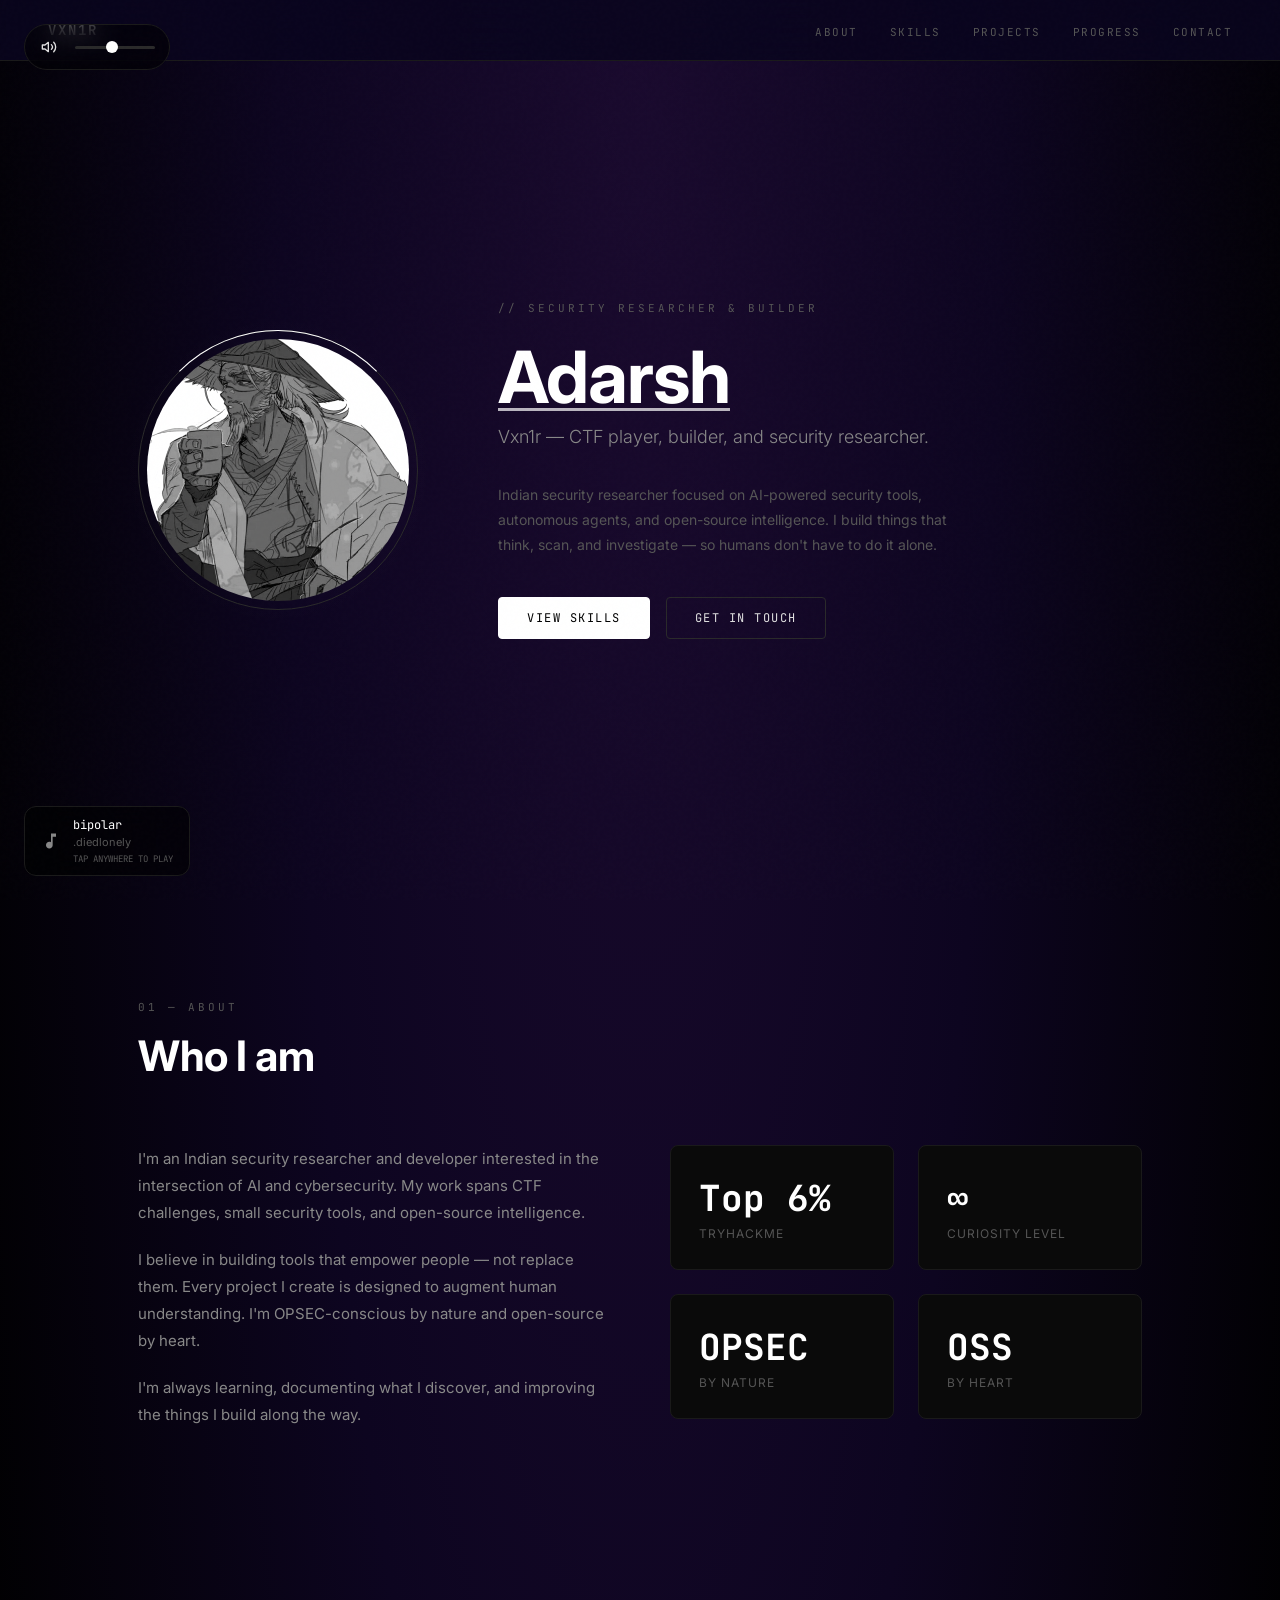
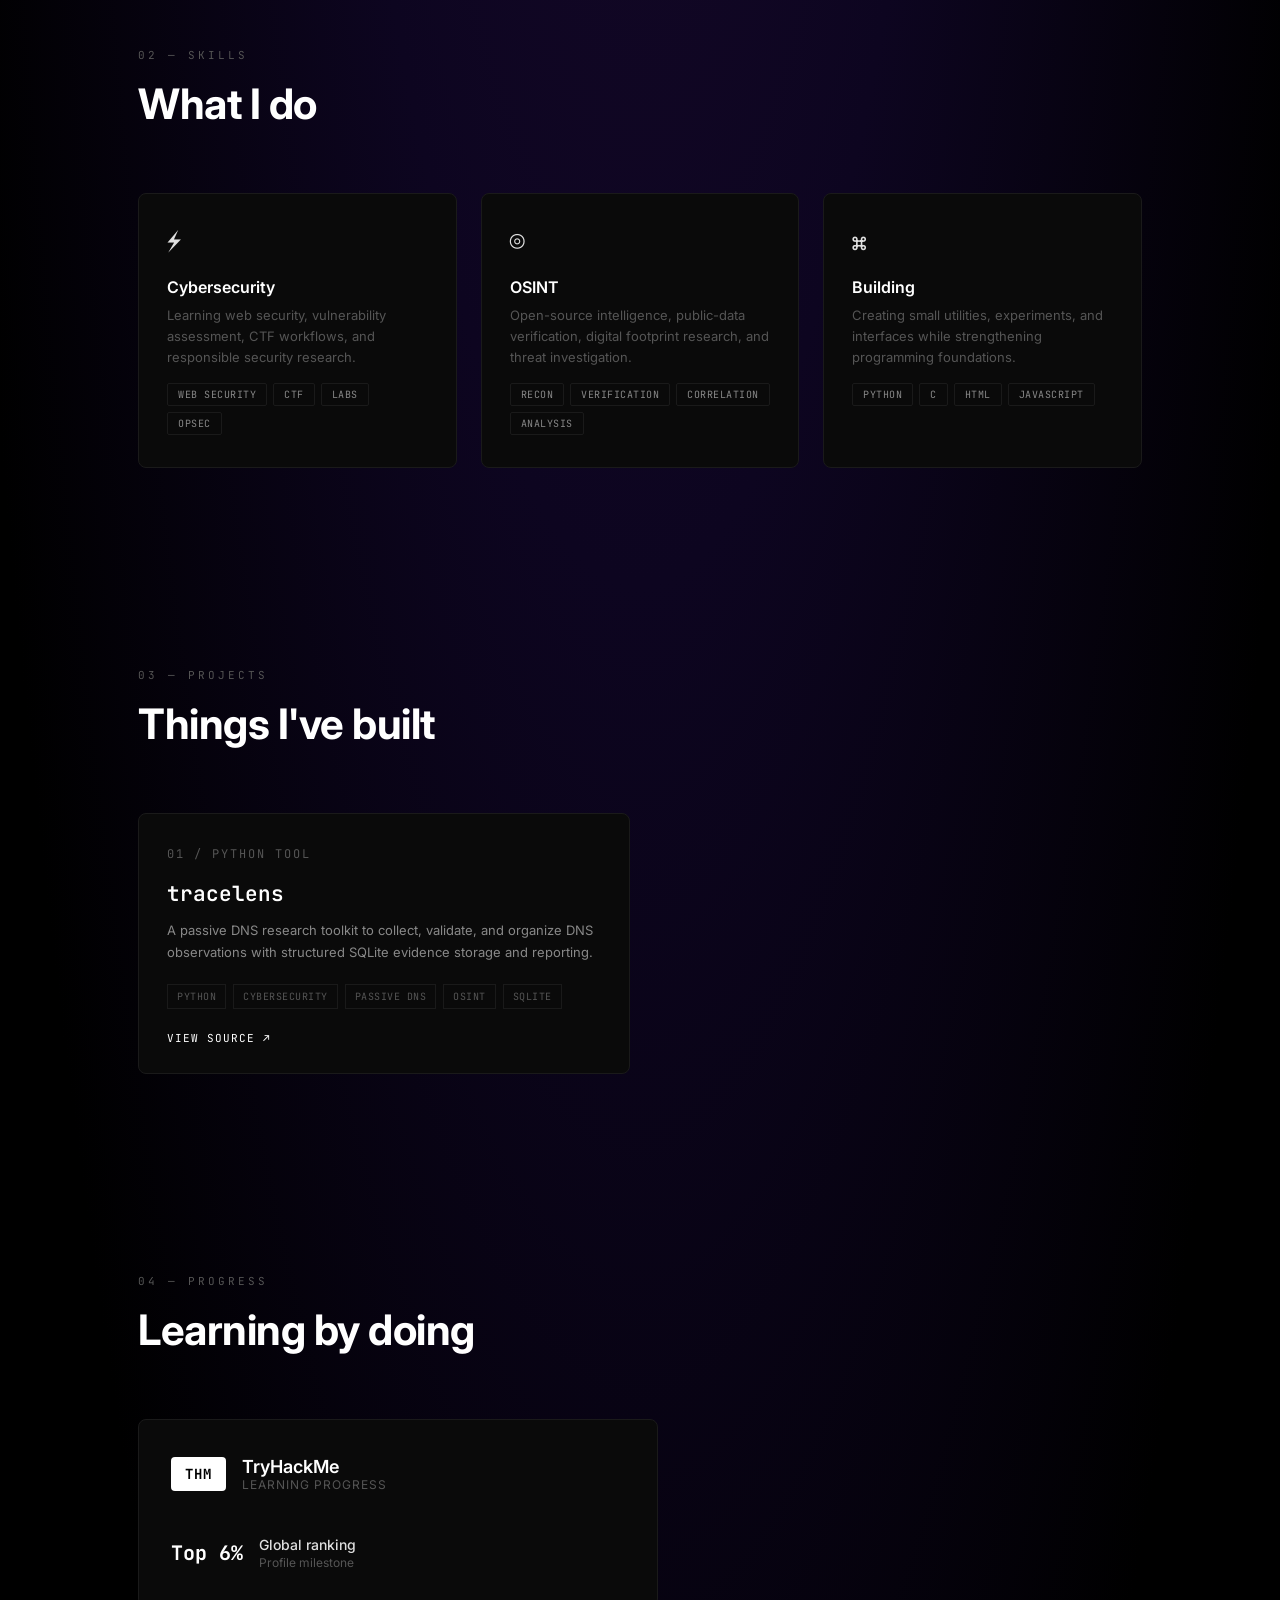
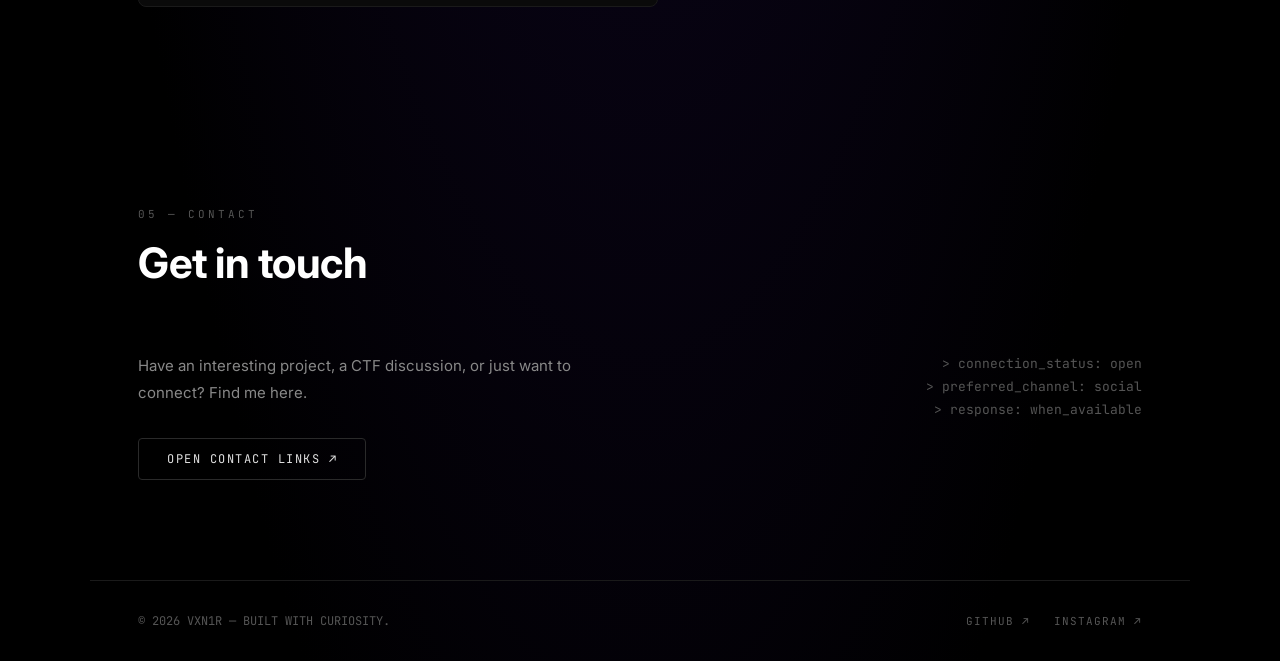
==== index.html @ f267fd7b "Add TraceLens to portfolio projects" ====
<!DOCTYPE html>
<html lang="en">
<head>
<meta charset="UTF-8">
<meta name="viewport" content="width=device-width, initial-scale=1.0">
<title>Vxn1r — Portfolio</title>
<style>
@import url('https://fonts.googleapis.com/css2?family=JetBrains+Mono:wght@300;400;500;600;700&family=Inter:wght@300;400;500;600;700&display=swap');

*, *::before, *::after { margin: 0; padding: 0; box-sizing: border-box; }

:root {
  --bg: #000;
  --bg2: #0a0a0a;
  --bg3: #111;
  --border: #1a1a1a;
  --border-bright: #2a2a2a;
  --text: #e0e0e0;
  --text-mid: #888;
  --text-dim: #555;
  --white: #fff;
  --accent: #fff;
  --mono: 'JetBrains Mono', monospace;
  --sans: 'Inter', system-ui, sans-serif;
}

html { scroll-behavior: smooth; }

body {
  background: radial-gradient(ellipse at 50% 0%, #1a0a2e 0%, #0d0520 40%, #000000 80%);
  color: var(--text);
  font-family: var(--sans);
  min-height: 100vh;
  overflow-x: hidden;
}

/* === NOISE OVERLAY === */
body::before {
  content: '';
  position: fixed;
  inset: 0;
  background-image: url("data:image/svg+xml,%3Csvg viewBox='0 0 256 256' xmlns='http://www.w3.org/2000/svg'%3E%3Cfilter id='noise'%3E%3CfeTurbulence type='fractalNoise' baseFrequency='0.9' numOctaves='4' stitchTiles='stitch'/%3E%3C/filter%3E%3Crect width='100%25' height='100%25' filter='url(%23noise)' opacity='0.03'/%3E%3C/svg%3E");
  pointer-events: none;
  z-index: 9999;
  opacity: 0.4;
}

/* === VOLUME CONTROL === */
.volume-control {
  position: fixed;
  top: 24px;
  left: 24px;
  z-index: 150;
  display: flex;
  align-items: center;
  gap: 12px;
  background: rgba(0,0,0,0.55);
  backdrop-filter: blur(12px);
  border: 1px solid var(--border);
  border-radius: 999px;
  padding: 8px 14px 8px 10px;
}

.volume-btn {
  background: none;
  border: none;
  color: var(--text);
  cursor: pointer;
  width: 28px;
  height: 28px;
  display: grid;
  place-items: center;
  border-radius: 50%;
}

.volume-btn:hover {
  background: rgba(255,255,255,0.08);
}

.volume-btn svg {
  width: 16px;
  height: 16px;
}

.volume-slider {
  -webkit-appearance: none;
  appearance: none;
  width: 80px;
  height: 3px;
  background: var(--border-bright);
  border-radius: 2px;
  outline: none;
}

.volume-slider::-webkit-slider-thumb {
  -webkit-appearance: none;
  appearance: none;
  width: 12px;
  height: 12px;
  border-radius: 50%;
  background: var(--white);
  cursor: pointer;
}

.now-playing {
  position: fixed;
  bottom: 24px;
  left: 24px;
  z-index: 150;
  display: flex;
  align-items: center;
  gap: 12px;
  background: rgba(0,0,0,0.55);
  backdrop-filter: blur(12px);
  border: 1px solid var(--border);
  border-radius: 12px;
  padding: 10px 16px;
}

.np-icon {
  width: 20px;
  height: 20px;
  color: var(--text-mid);
}

.np-icon svg {
  width: 100%;
  height: 100%;
}

.np-info {
  display: flex;
  flex-direction: column;
  gap: 2px;
}

.np-title {
  font-family: var(--mono);
  font-size: 12px;
  color: var(--white);
}

.np-artist {
  font-size: 11px;
  color: var(--text-dim);
}

/* === NAV === */
nav {
  position: fixed;
  top: 0;
  left: 0;
  right: 0;
  z-index: 100;
  display: flex;
  align-items: center;
  justify-content: space-between;
  padding: 20px 48px;
  background: rgba(10,5,30,0.88);
  backdrop-filter: blur(20px);
  border-bottom: 1px solid var(--border);
}

nav .logo {
  font-family: var(--mono);
  font-size: 14px;
  font-weight: 600;
  letter-spacing: 2px;
  text-transform: uppercase;
  color: var(--white);
}

nav .nav-links {
  display: flex;
  gap: 32px;
  list-style: none;
}

nav .nav-links a {
  font-family: var(--mono);
  font-size: 11px;
  text-transform: uppercase;
  letter-spacing: 1.5px;
  color: var(--text-dim);
  text-decoration: none;
  transition: color 0.3s;
  position: relative;
}

nav .nav-links a::after {
  content: '';
  position: absolute;
  bottom: -4px;
  left: 0;
  width: 0;
  height: 1px;
  background: var(--white);
  transition: width 0.3s;
}

nav .nav-links a:hover { color: var(--white); }
nav .nav-links a:hover::after { width: 100%; }

/* === HERO === */
.hero {
  min-height: 100vh;
  display: flex;
  align-items: center;
  justify-content: center;
  padding: 120px 48px 80px;
  position: relative;
}

.hero-inner {
  display: flex;
  align-items: center;
  gap: 80px;
  max-width: 1100px;
  width: 100%;
}

/* PROFILE PIC */
.profile-wrap {
  position: relative;
  flex-shrink: 0;
}

.profile-ring {
  width: 280px;
  height: 280px;
  border-radius: 50%;
  border: 1px solid var(--border-bright);
  padding: 8px;
  position: relative;
}

.profile-ring::before {
  content: '';
  position: absolute;
  inset: -1px;
  border-radius: 50%;
  border: 1px solid transparent;
  border-top-color: var(--white);
  animation: spin 8s linear infinite;
}

@keyframes spin {
  to { transform: rotate(360deg); }
}

.profile-pic {
  width: 100%;
  height: 100%;
  border-radius: 50%;
  object-fit: cover;
  filter: grayscale(100%) contrast(1.1);
  transition: filter 0.6s ease, transform 0.6s ease;
  background: var(--bg3);
}

.profile-pic:hover {
  filter: grayscale(0%) contrast(1);
  transform: scale(1.02);
}

.profile-glow {
  position: absolute;
  inset: -20px;
  border-radius: 50%;
  background: radial-gradient(circle, rgba(255,255,255,0.03) 0%, transparent 70%);
  pointer-events: none;
}

/* HERO TEXT */
.hero-text {
  flex: 1;
}

.hero-eyebrow {
  font-family: var(--mono);  font-size: 11px;
  letter-spacing: 3px;
  text-transform: uppercase;
  color: var(--text-dim);
  margin-bottom: 24px;
}

.hero-name {
  font-size: clamp(40px, 6vw, 72px);
  font-weight: 700;
  line-height: 1.05;
  color: var(--white);
  margin-bottom: 8px;
  letter-spacing: -1px;
}

.hero-name .accent {
  position: relative;
  display: inline-block;
}

.hero-name .accent::after {
  content: '';
  position: absolute;
  bottom: 4px;
  left: 0;
  width: 100%;
  height: 3px;
  background: var(--white);
  opacity: 0.7;
}

.hero-tagline {
  font-size: 18px;
  color: var(--text-mid);
  font-weight: 300;
  margin-bottom: 32px;
  line-height: 1.5;
}

.hero-bio {
  font-size: 14px;
  color: var(--text-dim);
  line-height: 1.8;
  max-width: 480px;
  margin-bottom: 40px;
}

.hero-actions {
  display: flex;
  gap: 16px;
  flex-wrap: wrap;
}

.btn {
  display: inline-flex;
  align-items: center;
  gap: 8px;
  padding: 12px 28px;
  font-family: var(--mono);
  font-size: 12px;
  text-transform: uppercase;
  letter-spacing: 1.5px;
  text-decoration: none;
  border-radius: 4px;
  transition: all 0.3s;
  cursor: pointer;
  border: 1px solid var(--border-bright);
}

.btn-primary {
  background: var(--white);
  color: var(--bg);
  border-color: var(--white);
}

.btn-primary:hover {
  background: transparent;
  color: var(--white);
}

.btn-outline {
  background: transparent;
  color: var(--text);
  border-color: var(--border-bright);
}

.btn-outline:hover {
  border-color: var(--white);
  color: var(--white);
}

/* === SECTIONS === */
section {
  padding: 100px 48px;
  max-width: 1100px;
  margin: 0 auto;
}

.section-header {
  margin-bottom: 64px;
}

.section-label {
  font-family: var(--mono);
  font-size: 11px;
  letter-spacing: 3px;
  text-transform: uppercase;
  color: var(--text-dim);
  margin-bottom: 16px;
}

.section-title {
  font-size: clamp(28px, 4vw, 42px);
  font-weight: 700;
  color: var(--white);
  letter-spacing: -0.5px;
}

/* === ABOUT === */
.about-grid {
  display: grid;
  grid-template-columns: 1fr 1fr;
  gap: 60px;
  align-items: start;
}

.about-text p {
  font-size: 15px;
  line-height: 1.8;
  color: var(--text-mid);
  margin-bottom: 20px;
}

.about-stats {
  display: grid;
  grid-template-columns: 1fr 1fr;
  gap: 24px;
}

.stat-card {
  background: var(--bg2);
  border: 1px solid var(--border);
  padding: 28px;
  border-radius: 8px;
  transition: border-color 0.3s;
}

.stat-card:hover {
  border-color: var(--border-bright);
}

.stat-num {
  font-family: var(--mono);
  font-size: 36px;
  font-weight: 700;
  color: var(--white);
  margin-bottom: 4px;
}

.stat-label {
  font-size: 12px;
  color: var(--text-dim);
  text-transform: uppercase;
  letter-spacing: 1px;
}

/* === SKILLS === */
.skills-grid {
  display: grid;
  grid-template-columns: repeat(3, 1fr);
  gap: 24px;
}

.skill-card {
  background: var(--bg2);
  border: 1px solid var(--border);
  padding: 32px 28px;
  border-radius: 8px;
  transition: all 0.4s;
  position: relative;
  overflow: hidden;
}

.skill-card::before {
  content: '';
  position: absolute;
  top: 0;
  left: 0;
  width: 100%;
  height: 1px;
  background: linear-gradient(90deg, transparent, var(--white), transparent);
  opacity: 0;
  transition: opacity 0.4s;
}

.skill-card:hover {
  border-color: var(--border-bright);
  transform: translateY(-4px);
}

.skill-card:hover::before {
  opacity: 0.5;
}

.skill-icon {
  font-family: var(--mono);
  font-size: 24px;
  margin-bottom: 20px;
  display: block;
}

.skill-name {
  font-size: 16px;
  font-weight: 600;
  color: var(--white);
  margin-bottom: 8px;
}

.skill-desc {
  font-size: 13px;
  line-height: 1.6;
  color: var(--text-dim);
}

.skill-tags {
  display: flex;
  flex-wrap: wrap;
  gap: 6px;
  margin-top: 16px;
}

.skill-tag {
  font-family: var(--mono);
  font-size: 10px;
  padding: 4px 10px;
  border: 1px solid var(--border);
  border-radius: 2px;
  color: var(--text-mid);
  text-transform: uppercase;
  letter-spacing: 0.5px;
}

/* === SKILL BARS === */
.skill-bars {
  margin-top: 64px;
}

.skill-bar-group {
  margin-bottom: 28px;
}

.skill-bar-header {
  display: flex;
  justify-content: space-between;
  align-items: center;
  margin-bottom: 10px;
}

.skill-bar-name {
  font-family: var(--mono);
  font-size: 12px;
  text-transform: uppercase;
  letter-spacing: 1px;
  color: var(--text);
}

.skill-bar-pct {
  font-family: var(--mono);
  font-size: 11px;
  color: var(--text-dim);
}

.skill-bar-track {
  width: 100%;
  height: 2px;
  background: var(--border);
  border-radius: 1px;
  overflow: hidden;
}
.skill-bar-fill {
  height: 100%;
  background: var(--white);
  border-radius: 1px;
  width: 0;
  transition: width 1.2s cubic-bezier(0.25, 0.46, 0.45, 0.94);
}


/* === PROJECTS === */
.projects-grid {
  display: grid;
  grid-template-columns: repeat(2, minmax(0, 1fr));
  gap: 20px;
}
.project-card {
  display: block;
  padding: 28px;
  background: var(--bg2);
  border: 1px solid var(--border);
  border-radius: 8px;
  text-decoration: none;
  transition: transform .3s ease, border-color .3s ease;
}
.project-card:hover { transform: translateY(-4px); border-color: var(--border-bright); }
.project-number { color: var(--text-dim); font: 12px var(--mono); letter-spacing: 2px; }
.project-name { color: var(--white); font: 600 21px var(--mono); margin: 18px 0 12px; }
.project-desc { color: var(--text-mid); font-size: 13px; line-height: 1.7; }
.project-tags { display:flex; flex-wrap:wrap; gap:7px; margin-top:20px; }
.project-tag { color:var(--text-dim); border:1px solid var(--border); padding:5px 9px; font:10px var(--mono); letter-spacing:.5px; }
.project-link { display:block; margin-top:22px; color:var(--white); font:11px var(--mono); letter-spacing:1px; }
@media (max-width: 700px) { .projects-grid { grid-template-columns: 1fr; } }

/* === RANKINGS === */
.rankings-grid {
  display: grid;
  grid-template-columns: 1fr;
  gap: 32px;
  max-width: 520px;
}

.ranking-card {
  background: var(--bg2);
  border: 1px solid var(--border);
  border-radius: 8px;
  padding: 36px 32px;
  transition: all 0.4s;
  position: relative;
  overflow: hidden;
}

.ranking-card::before {
  content: '';
  position: absolute;
  top: 0;
  left: 0;
  width: 100%;
  height: 1px;
  background: linear-gradient(90deg, transparent, var(--white), transparent);
  opacity: 0;
  transition: opacity 0.4s;
}

.ranking-card:hover {
  border-color: var(--border-bright);
}

.ranking-card:hover::before {
  opacity: 0.5;
}

.ranking-header {
  display: flex;
  align-items: center;
  gap: 16px;
  margin-bottom: 28px;
}

.ranking-badge {
  font-family: var(--mono);
  font-size: 14px;
  font-weight: 700;
  background: var(--white);
  color: var(--bg);
  padding: 8px 14px;
  border-radius: 4px;
  letter-spacing: 1px;
}

.ranking-title {
  font-size: 18px;
  font-weight: 600;
  color: var(--white);
}

.ranking-subtitle {
  font-size: 12px;
  color: var(--text-dim);
  text-transform: uppercase;
  letter-spacing: 1px;
}

.ranking-list {
  list-style: none;
}

.ranking-list li {
  display: flex;
  align-items: center;
  gap: 16px;
  padding: 16px 0;
  border-bottom: 1px solid var(--border);
}

.ranking-list li:last-child {
  border-bottom: none;
  padding-bottom: 0;
}

.ranking-position {
  font-family: var(--mono);
  font-size: 20px;
  font-weight: 700;
  min-width: 60px;
  color: var(--white);
}

.ranking-position.gold { color: #FFD700; }

.ranking-info {
  flex: 1;
}

.ranking-name {
  font-size: 14px;
  font-weight: 500;
  color: var(--text);
}

.ranking-detail {
  font-size: 12px;
  color: var(--text-dim);
  margin-top: 2px;
}

.ranking-link {
  font-family: var(--mono);
  font-size: 11px;
  color: var(--text-dim);
  text-decoration: none;
  letter-spacing: 1px;
  transition: color 0.3s;
}

.ranking-link:hover {
  color: var(--white);
}

/* === CONTACT === */
.contact-inner {
  display: grid;
  grid-template-columns: 1fr 1fr;
  gap: 60px;
  align-items: start;
}

.contact-text p {
  font-size: 15px;
  line-height: 1.8;
  color: var(--text-mid);
  margin-bottom: 32px;
}

.contact-links {
  display: flex;
  flex-direction: column;
  gap: 12px;
}

.contact-link {
  display: flex;
  align-items: center;
  gap: 16px;
  padding: 16px 20px;
  background: var(--bg2);
  border: 1px solid var(--border);
  border-radius: 8px;
  text-decoration: none;
  transition: all 0.3s;
}

.contact-link:hover {
  border-color: var(--border-bright);
  transform: translateX(4px);
}

.contact-link .cl-icon {
  font-family: var(--mono);
  font-size: 14px;
  font-weight: 600;
  color: var(--white);
  min-width: 32px;
}

.contact-link .cl-label {
  font-size: 11px;
  color: var(--text-dim);
  text-transform: uppercase;
  letter-spacing: 1px;
}

.contact-link .cl-value {
  font-size: 14px;
  color: var(--text);
  font-weight: 500;
}

.contact-ascii {
  font-family: var(--mono);
  font-size: 13px;
  color: var(--text-dim);
  line-height: 1.8;
  text-align: right;
}

/* === FOOTER === */
footer {
  display: flex;
  justify-content: space-between;
  align-items: center;
  padding: 32px 48px;
  border-top: 1px solid var(--border);
  max-width: 1100px;
  margin: 0 auto;
}

footer p {
  font-size: 12px;
  color: var(--text-dim);
  font-family: var(--mono);
}

footer .footer-right {
  display: flex;
  gap: 24px;
}

footer a {
  font-family: var(--mono);
  font-size: 11px;
  color: var(--text-dim);
  text-decoration: none;
  letter-spacing: 1px;
  transition: color 0.3s;
}

footer a:hover { color: var(--white); }

/* === SCROLL ANIMATIONS === */
.fade-up {
  opacity: 1;
  transform: none;
  transition: opacity 0.8s ease, transform 0.8s ease;
}

.js-ready .fade-up:not(.visible) {
  opacity: 0;
  transform: translateY(30px);
}

.fade-up.visible {
  opacity: 1;
  transform: translateY(0);
}

/* === RESPONSIVE === */
@media (max-width: 900px) {
  nav { padding: 16px 24px; }
  .hero { padding: 100px 24px 60px; }
  .hero-inner { flex-direction: column; gap: 48px; text-align: center; }
  .profile-ring { width: 200px; height: 200px; }
  .hero-bio { margin: 0 auto 32px; }
  .hero-actions { justify-content: center; }
  section { padding: 80px 24px; }
  .about-grid { grid-template-columns: 1fr; gap: 40px; }
  .skills-grid { grid-template-columns: 1fr; }
  .contact-inner { grid-template-columns: 1fr; gap: 40px; }
  .contact-ascii { display: none; }
  footer { flex-direction: column; gap: 16px; text-align: center; }
  .volume-control { top: 80px; left: 16px; }
  .now-playing { bottom: 16px; left: 16px; }
}

@media (max-width: 600px) {
  .about-stats { grid-template-columns: 1fr; }
  nav .nav-links { gap: 16px; }
  nav .nav-links a { font-size: 10px; }
}

/* Restored hero: rotate the frame, not the photograph */
.profile-ring::before {
  transform-origin: center;
  animation: spin 8s linear infinite;
}
.profile-pic { position: relative; z-index: 1; }
.now-playing { cursor: pointer; color: var(--text); text-align: left; font: inherit; }
.now-playing:focus-visible, .volume-btn:focus-visible, .btn:focus-visible,
.contact-link:focus-visible { outline: 2px solid var(--white); outline-offset: 3px; }
.music-status { display: block; margin-top: 2px; color: var(--text-dim); font: 9px var(--mono); }
.contact-modal {
  position: fixed; inset: 0; z-index: 500;
  display: flex; align-items: center; justify-content: center;
  padding: 20px; background: rgba(0,0,0,.72);
  backdrop-filter: blur(10px);
  opacity: 0; visibility: hidden; pointer-events: none;
  transition: opacity .25s ease, visibility .25s ease;
}
.contact-modal.open { opacity: 1; visibility: visible; pointer-events: auto; }
.contact-dialog {
  width: min(460px, 100%); padding: 28px;
  background: rgba(10,10,14,.97);
  border: 1px solid var(--border-bright); border-radius: 12px;
  box-shadow: 0 24px 80px rgba(0,0,0,.65);
  transform: translateY(16px) scale(.98);
  transition: transform .28s ease;
}
.contact-modal.open .contact-dialog { transform: translateY(0) scale(1); }
.contact-dialog-head { display:flex; align-items:center; justify-content:space-between; gap:16px; }
.contact-dialog-kicker { color:var(--text-dim); font: 10px var(--mono); letter-spacing:2px; text-transform:uppercase; }
.contact-dialog-close {
  width:32px; height:32px; border:1px solid var(--border); border-radius:50%;
  background:transparent; color:var(--text-mid); cursor:pointer;
}
.contact-dialog-close:hover { border-color:var(--white); color:var(--white); }
.contact-dialog h2 { margin:18px 0 6px; color:var(--white); font-size:28px; }
.contact-dialog p { margin:0 0 20px; color:var(--text-mid); font-size:13px; }
.contact-dialog .contact-links { gap:10px; }
.contact-dialog .contact-link { animation: contactIn .35s ease both; }
.contact-dialog .contact-link:nth-child(2) { animation-delay:.08s; }
.contact-dialog .cl-value { display:block; }
.contact-copy {
  width:100%; border:1px solid var(--border); border-radius:8px;
  background:var(--bg2); color:var(--text); padding:16px 20px;
  display:flex; align-items:center; gap:16px; text-align:left; cursor:pointer;
  transition:border-color .25s, transform .25s;
}
.contact-copy:hover { border-color:var(--border-bright); transform:translateX(4px); }
.contact-copy .cl-icon { font:600 14px var(--mono); min-width:32px; }
.contact-copy .cl-text { flex:1; }
.contact-copy .cl-label { color:var(--text-dim); font-size:11px; letter-spacing:1px; text-transform:uppercase; }
.contact-copy .cl-value { display:block; color:var(--text); font-size:14px; font-weight:500; }
.contact-copy .cl-action { color:var(--text-dim); font:10px var(--mono); }
.contact-dialog-foot { margin-top:16px; color:var(--text-dim); font:9px var(--mono); letter-spacing:1px; }
@keyframes contactIn { from { opacity:0; transform:translateY(9px); } to { opacity:1; transform:translateY(0); } }
@media (prefers-reduced-motion: reduce) {
  .profile-ring::before, .contact-dialog .contact-link { animation:none; }
  .contact-modal, .contact-dialog { transition:none; }
}

</style>
<body>

<!-- VOLUME CONTROL -->
<div class="volume-control">
  <button class="volume-btn" id="muteBtn" aria-label="Mute music" title="Mute / unmute">
    <svg id="speakerIcon" viewBox="0 0 24 24" fill="none" stroke="currentColor" stroke-width="2" stroke-linecap="round" stroke-linejoin="round">
      <polygon points="11 5 6 9 2 9 2 15 6 15 11 19 11 5"></polygon>
      <path d="M15.54 8.46a5 5 0 0 1 0 7.07"></path>
      <path d="M19.07 4.93a10 10 0 0 1 0 14.14"></path>
    </svg>
  </button>
  <input type="range" class="volume-slider" id="volumeSlider" min="0" max="1" step="0.01" value="0.45" aria-label="Music volume">
</div>

<!-- NOW PLAYING: click the widget to pause or resume -->
<div class="now-playing" id="nowPlaying" role="button" tabindex="0" aria-label="Pause or resume bipolar">
  <div class="np-icon">
    <svg viewBox="0 0 24 24" fill="currentColor" aria-hidden="true">
      <path id="musicIconPath" d="M12 3v10.55c-.59-.34-1.27-.55-2-.55-2.21 0-4 1.79-4 4s1.79 4 4 4 4-1.79 4-4V7h4V3h-6z"/>
    </svg>
  </div>
  <div class="np-info">
    <div class="np-title">bipolar</div>
    <div class="np-artist">.diedlonely</div>
    <span class="music-status" id="musicStatus" aria-live="polite">STARTING…</span>
  </div>
</div>

<audio id="bgMusic" src="bipolar.mp3" preload="auto" autoplay loop></audio>

<!-- NAV -->
<nav>
  <div class="logo">Vxn1r</div>
  <ul class="nav-links">
    <li><a href="#about">About</a></li>
    <li><a href="#skills">Skills</a></li>
    <li><a href="#projects">Projects</a></li>
    <li><a href="#rankings">Progress</a></li>
    <li><a href="#contact">Contact</a></li>
  </ul>
</nav>

<!-- HERO: original screenshot layout -->
<section class="hero" id="top">
  <div class="hero-inner">
    <div class="profile-wrap fade-up">
      <div class="profile-glow"></div>
      <div class="profile-ring">
        <img class="profile-pic" src="pfp.jpg" alt="Vxn1r profile picture" />
      </div>
    </div>
    <div class="hero-text fade-up">
      <div class="hero-eyebrow">// security researcher &amp; builder</div>
      <h1 class="hero-name"><span class="accent">Adarsh</span></h1>
      <p class="hero-tagline">Vxn1r — CTF player, builder, and security researcher.</p>
      <p class="hero-bio">
        Indian security researcher focused on AI-powered security tools,
        autonomous agents, and open-source intelligence. I build things that
        think, scan, and investigate — so humans don't have to do it alone.
      </p>
      <div class="hero-actions">
        <a href="#skills" class="btn btn-primary">View Skills</a>
        <button type="button" class="btn btn-outline" data-open-contact>Get in Touch</button>
      </div>
    </div>
  </div>
</section>

<!-- ABOUT -->
<section id="about">
  <div class="section-header fade-up">
    <div class="section-label">01 — About</div>
    <h2 class="section-title">Who I am</h2>
  </div>
  <div class="about-grid">
    <div class="about-text fade-up">
      <p>
        I'm an Indian security researcher and developer interested in the
        intersection of AI and cybersecurity. My work spans CTF challenges,
        small security tools, and open-source intelligence.
      </p>
      <p>
        I believe in building tools that empower people — not replace them.
        Every project I create is designed to augment human understanding.
        I'm OPSEC-conscious by nature and open-source by heart.
      </p>
      <p>
        I'm always learning, documenting what I discover, and improving the
        things I build along the way.
      </p>
    </div>
    <div class="about-stats fade-up">
      <div class="stat-card"><div class="stat-num">Top 6%</div><div class="stat-label">TryHackMe</div></div>
      <div class="stat-card"><div class="stat-num">∞</div><div class="stat-label">Curiosity Level</div></div>
      <div class="stat-card"><div class="stat-num">OPSEC</div><div class="stat-label">By Nature</div></div>
      <div class="stat-card"><div class="stat-num">OSS</div><div class="stat-label">By Heart</div></div>
    </div>
  </div>
</section>

<!-- SKILLS -->
<section id="skills">
  <div class="section-header fade-up">
    <div class="section-label">02 — Skills</div>
    <h2 class="section-title">What I do</h2>
  </div>
  <div class="skills-grid">
    <div class="skill-card fade-up">
      <span class="skill-icon">⚡</span>
      <div class="skill-name">Cybersecurity</div>
      <div class="skill-desc">Learning web security, vulnerability assessment, CTF workflows, and responsible security research.</div>
      <div class="skill-tags"><span class="skill-tag">Web Security</span><span class="skill-tag">CTF</span><span class="skill-tag">Labs</span><span class="skill-tag">OPSEC</span></div>
    </div>
    <div class="skill-card fade-up">
      <span class="skill-icon">◎</span>
      <div class="skill-name">OSINT</div>
      <div class="skill-desc">Open-source intelligence, public-data verification, digital footprint research, and threat investigation.</div>
      <div class="skill-tags"><span class="skill-tag">Recon</span><span class="skill-tag">Verification</span><span class="skill-tag">Correlation</span><span class="skill-tag">Analysis</span></div>
    </div>
    <div class="skill-card fade-up">
      <span class="skill-icon">⌘</span>
      <div class="skill-name">Building</div>
      <div class="skill-desc">Creating small utilities, experiments, and interfaces while strengthening programming foundations.</div>
      <div class="skill-tags"><span class="skill-tag">Python</span><span class="skill-tag">C</span><span class="skill-tag">HTML</span><span class="skill-tag">JavaScript</span></div>
    </div>
  </div>
</section>


<!-- PROJECTS -->
<section id="projects">
  <div class="section-header fade-up">
    <div class="section-label">03 — Projects</div>
    <h2 class="section-title">Things I've built</h2>
  </div>
  <div class="projects-grid">
    <a class="project-card fade-up" href="https://github.com/Vxn1r/TraceLens" target="_blank" rel="noopener noreferrer">
      <span class="project-number">01 / PYTHON TOOL</span>
      <h3 class="project-name">tracelens</h3>
      <p class="project-desc">A passive DNS research toolkit to collect, validate, and organize DNS observations with structured SQLite evidence storage and reporting.</p>
      <div class="project-tags">
        <span class="project-tag">PYTHON</span>
        <span class="project-tag">CYBERSECURITY</span>
        <span class="project-tag">PASSIVE DNS</span>
        <span class="project-tag">OSINT</span>
        <span class="project-tag">SQLITE</span>
      </div>
      <span class="project-link">VIEW SOURCE ↗</span>
    </a>
  </div>
</section>

<!-- RANKINGS -->
<section id="rankings">
  <div class="section-header fade-up">
    <div class="section-label">04 — Progress</div>
    <h2 class="section-title">Learning by doing</h2>
  </div>
  <div class="rankings-grid fade-up">
    <div class="ranking-card">
      <div class="ranking-header">
        <div class="ranking-badge">THM</div>
        <div><div class="ranking-title">TryHackMe</div><div class="ranking-subtitle">Learning progress</div></div>
      </div>
      <ul class="ranking-list">
        <li><span class="ranking-position">Top 6%</span><div class="ranking-info"><div class="ranking-name">Global ranking</div><div class="ranking-detail">Profile milestone</div></div></li>
      </ul>
    </div>
  </div>
</section>

<!-- CONTACT -->
<section id="contact">
  <div class="section-header fade-up">
    <div class="section-label">05 — Contact</div>
    <h2 class="section-title">Get in touch</h2>
  </div>
  <div class="contact-inner">
    <div class="contact-text fade-up">
      <p>Have an interesting project, a CTF discussion, or just want to connect? Find me here.</p>
      <button type="button" class="btn btn-outline" data-open-contact>Open contact links ↗</button>
    </div>
    <div class="contact-ascii fade-up">
      &gt; connection_status: open<br>
      &gt; preferred_channel: social<br>
      &gt; response: when_available
    </div>
  </div>
</section>

<footer>
  <p>© <span id="year"></span> VXN1R — BUILT WITH CURIOSITY.</p>
  <div class="footer-right">
    <a href="https://github.com/Vxn1r" target="_blank" rel="noopener noreferrer">GITHUB ↗</a>
    <a href="https://www.instagram.com/vxn1r_07/" target="_blank" rel="noopener noreferrer">INSTAGRAM ↗</a>
  </div>
</footer>

<!-- ANIMATED CONTACT POPUP -->
<div class="contact-modal" id="contactModal" aria-hidden="true">
  <div class="contact-dialog" role="dialog" aria-modal="true" aria-labelledby="contactModalTitle">
    <div class="contact-dialog-head">
      <span class="contact-dialog-kicker">CONTACT // SELECT CHANNEL</span>
      <button class="contact-dialog-close" id="closeContact" type="button" aria-label="Close">✕</button>
    </div>
    <h2 id="contactModalTitle">Let's connect.</h2>
    <p>Choose where you'd like to reach me.</p>
    <div class="contact-links">
      <a class="contact-link" href="https://www.instagram.com/vxn1r_07/" target="_blank" rel="noopener noreferrer">
        <span class="cl-icon">IG</span>
        <span><span class="cl-label">Instagram</span><span class="cl-value">@vxn1r_07</span></span>
        <span class="cl-value">↗</span>
      </a>
      <button class="contact-copy" id="copyDiscord" type="button">
        <span class="cl-icon">DS</span>
        <span class="cl-text"><span class="cl-label">Discord username</span><span class="cl-value">Vxn1r</span></span>
        <span class="cl-action" id="discordCopyState">COPY</span>
      </button>
    </div>
    <div class="contact-dialog-foot">THANKS FOR STOPPING BY // VXN1R</div>
  </div>
</div>

<script>
(function () {
  "use strict";

  var audio = document.getElementById("bgMusic");
  var muteBtn = document.getElementById("muteBtn");
  var speakerIcon = document.getElementById("speakerIcon");
  var volumeSlider = document.getElementById("volumeSlider");
  var nowPlaying = document.getElementById("nowPlaying");
  var musicStatus = document.getElementById("musicStatus");
  var musicStarted = false;
  audio.volume = Number(volumeSlider.value);

  function updateSpeaker() {
    speakerIcon.innerHTML = audio.muted || audio.volume === 0
      ? '<polygon points="11 5 6 9 2 9 2 15 6 15 11 19 11 5"></polygon><path d="M23 9l-6 6M17 9l6 6"></path>'
      : '<polygon points="11 5 6 9 2 9 2 15 6 15 11 19 11 5"></polygon><path d="M15.54 8.46a5 5 0 0 1 0 7.07"></path><path d="M19.07 4.93a10 10 0 0 1 0 14.14"></path>';
    muteBtn.setAttribute("aria-label", audio.muted || audio.volume === 0 ? "Unmute music" : "Mute music");
  }

  function startMusic() {
    if (musicStarted && !audio.paused) return;
    var result = audio.play();
    if (result && typeof result.then === "function") {
      result.then(function () {
        musicStarted = true;
        musicStatus.textContent = "NOW PLAYING";
      }).catch(function () {
        musicStatus.textContent = "TAP ANYWHERE TO PLAY";
      });
    }
  }

  audio.addEventListener("play", function () {
    musicStarted = true;
    musicStatus.textContent = "NOW PLAYING";
  });
  audio.addEventListener("pause", function () {
    musicStatus.textContent = "PAUSED";
  });
  audio.addEventListener("error", function () {
    musicStatus.textContent = "AUDIO FILE ERROR";
  });

  // Autoplay is attempted immediately. If the browser blocks sound,
  // the first user interaction starts the same local track.
  startMusic();
  document.addEventListener("pointerdown", startMusic, { once: true });
  document.addEventListener("keydown", startMusic, { once: true });

  muteBtn.addEventListener("click", function () {
    audio.muted = !audio.muted;
    updateSpeaker();
    if (!audio.muted) startMusic();
  });
  volumeSlider.addEventListener("input", function () {
    audio.volume = Number(volumeSlider.value);
    if (audio.volume > 0) audio.muted = false;
    updateSpeaker();
  });

  function toggleMusic() {
    if (audio.paused) startMusic();
    else audio.pause();
  }
  nowPlaying.addEventListener("click", toggleMusic);
  nowPlaying.addEventListener("keydown", function (event) {
    if (event.key === "Enter" || event.key === " ") {
      event.preventDefault();
      toggleMusic();
    }
  });

  // Contact popup and Discord username copy.
  var modal = document.getElementById("contactModal");
  var closeContact = document.getElementById("closeContact");
  var priorFocus = null;

  function openModal() {
    priorFocus = document.activeElement;
    modal.classList.add("open");
    modal.setAttribute("aria-hidden", "false");
    document.body.style.overflow = "hidden";
    closeContact.focus();
  }
  function closeModal() {
    modal.classList.remove("open");
    modal.setAttribute("aria-hidden", "true");
    document.body.style.overflow = "";
    if (priorFocus && priorFocus.focus) priorFocus.focus();
  }
  document.querySelectorAll("[data-open-contact]").forEach(function (button) {
    button.addEventListener("click", openModal);
  });
  closeContact.addEventListener("click", closeModal);
  modal.addEventListener("click", function (event) {
    if (event.target === modal) closeModal();
  });
  document.addEventListener("keydown", function (event) {
    if (event.key === "Escape" && modal.classList.contains("open")) closeModal();
  });

  function fallbackCopy(value) {
    var field = document.createElement("textarea");
    field.value = value;
    field.setAttribute("readonly", "");
    field.style.position = "fixed";
    field.style.opacity = "0";
    document.body.appendChild(field);
    field.select();
    var copied = false;
    try { copied = document.execCommand("copy"); } catch (error) {}
    field.remove();
    return copied;
  }
  document.getElementById("copyDiscord").addEventListener("click", function () {
    var state = document.getElementById("discordCopyState");
    if (navigator.clipboard && navigator.clipboard.writeText) {
      navigator.clipboard.writeText("Vxn1r").then(function () {
        state.textContent = "COPIED ✓";
      }).catch(function () {
        state.textContent = fallbackCopy("Vxn1r") ? "COPIED ✓" : "Vxn1r";
      });
    } else {
      state.textContent = fallbackCopy("Vxn1r") ? "COPIED ✓" : "Vxn1r";
    }
  });

  document.getElementById("year").textContent = new Date().getFullYear();

  // Fade-up only after JS has initialized, preventing invisible content on failure.
  document.body.classList.add("js-ready");
  var fadeItems = document.querySelectorAll(".fade-up");
  if ("IntersectionObserver" in window) {
    var observer = new IntersectionObserver(function (entries, obs) {
      entries.forEach(function (entry) {
        if (entry.isIntersecting) {
          entry.target.classList.add("visible");
          obs.unobserve(entry.target);
        }
      });
    }, { threshold: 0.12 });
    fadeItems.forEach(function (item) { observer.observe(item); });
  } else {
    fadeItems.forEach(function (item) { item.classList.add("visible"); });
  }
})();
</script>
</body>
</html>
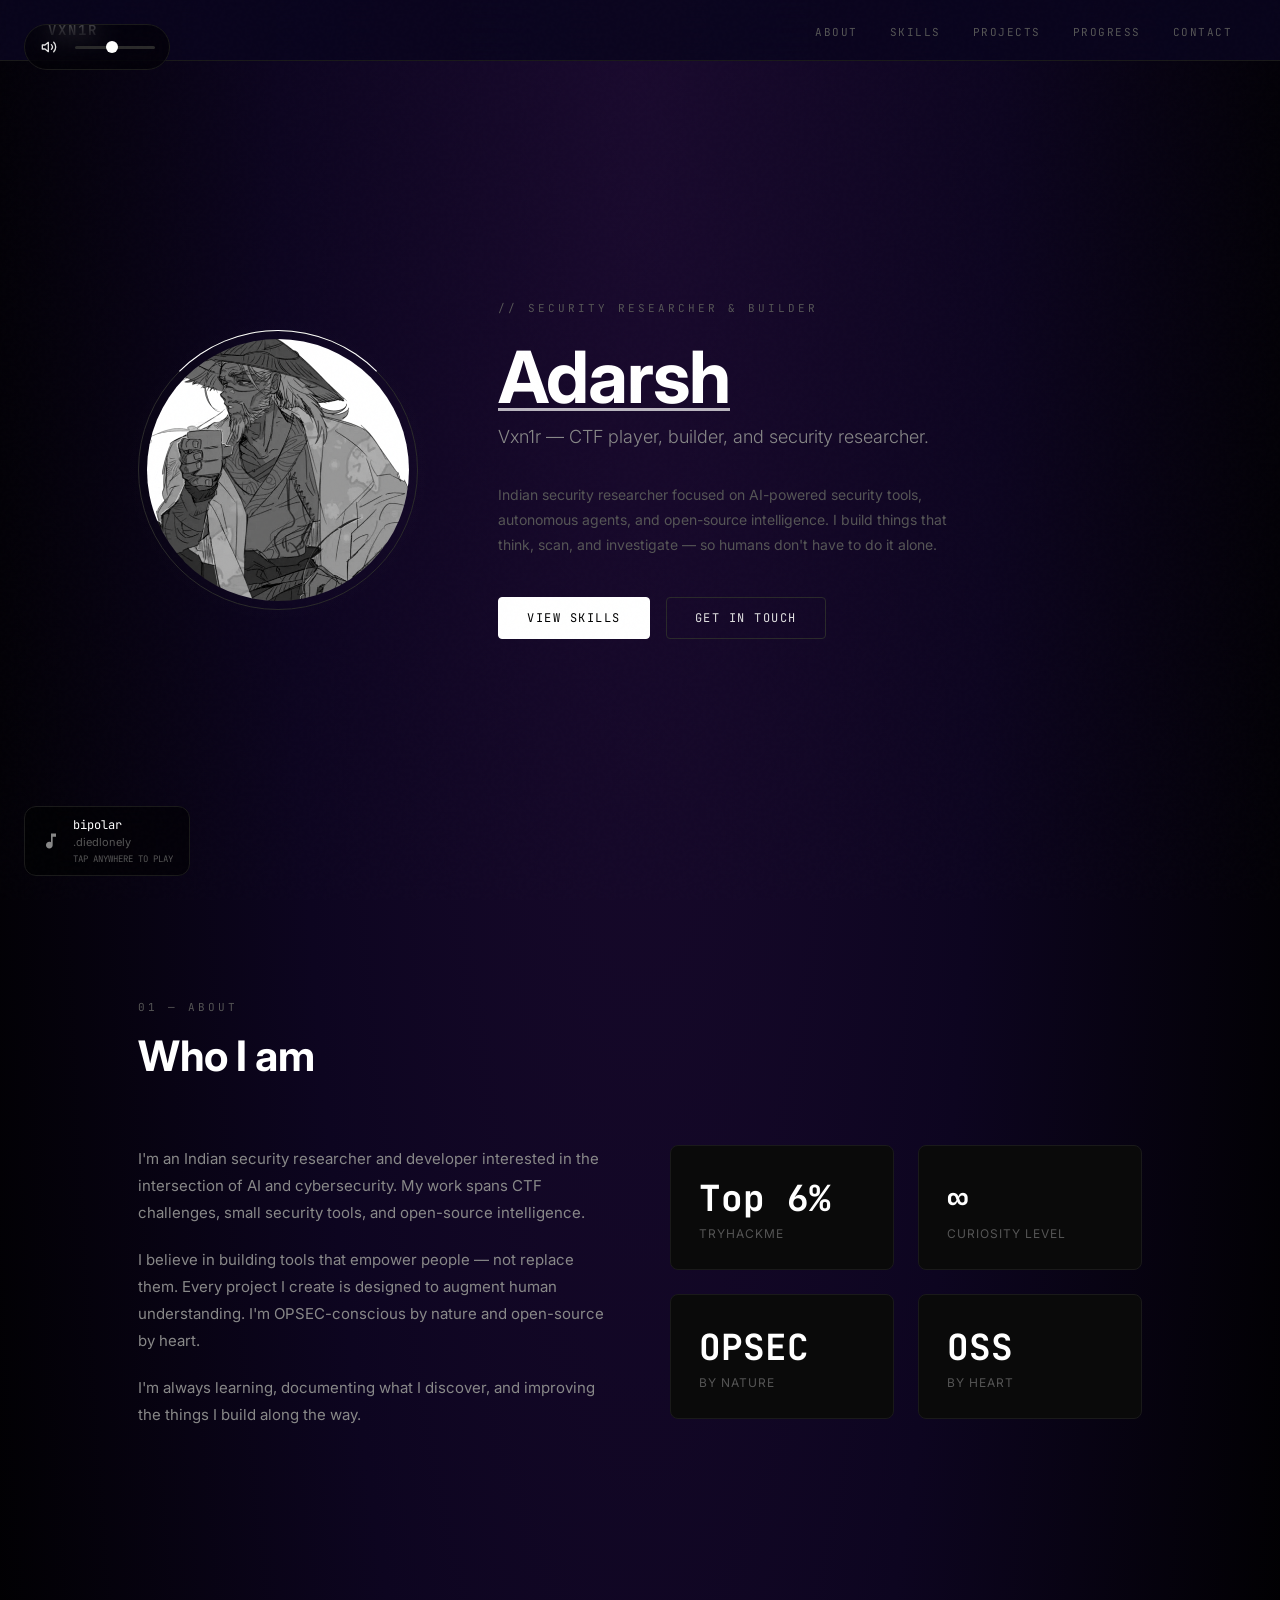
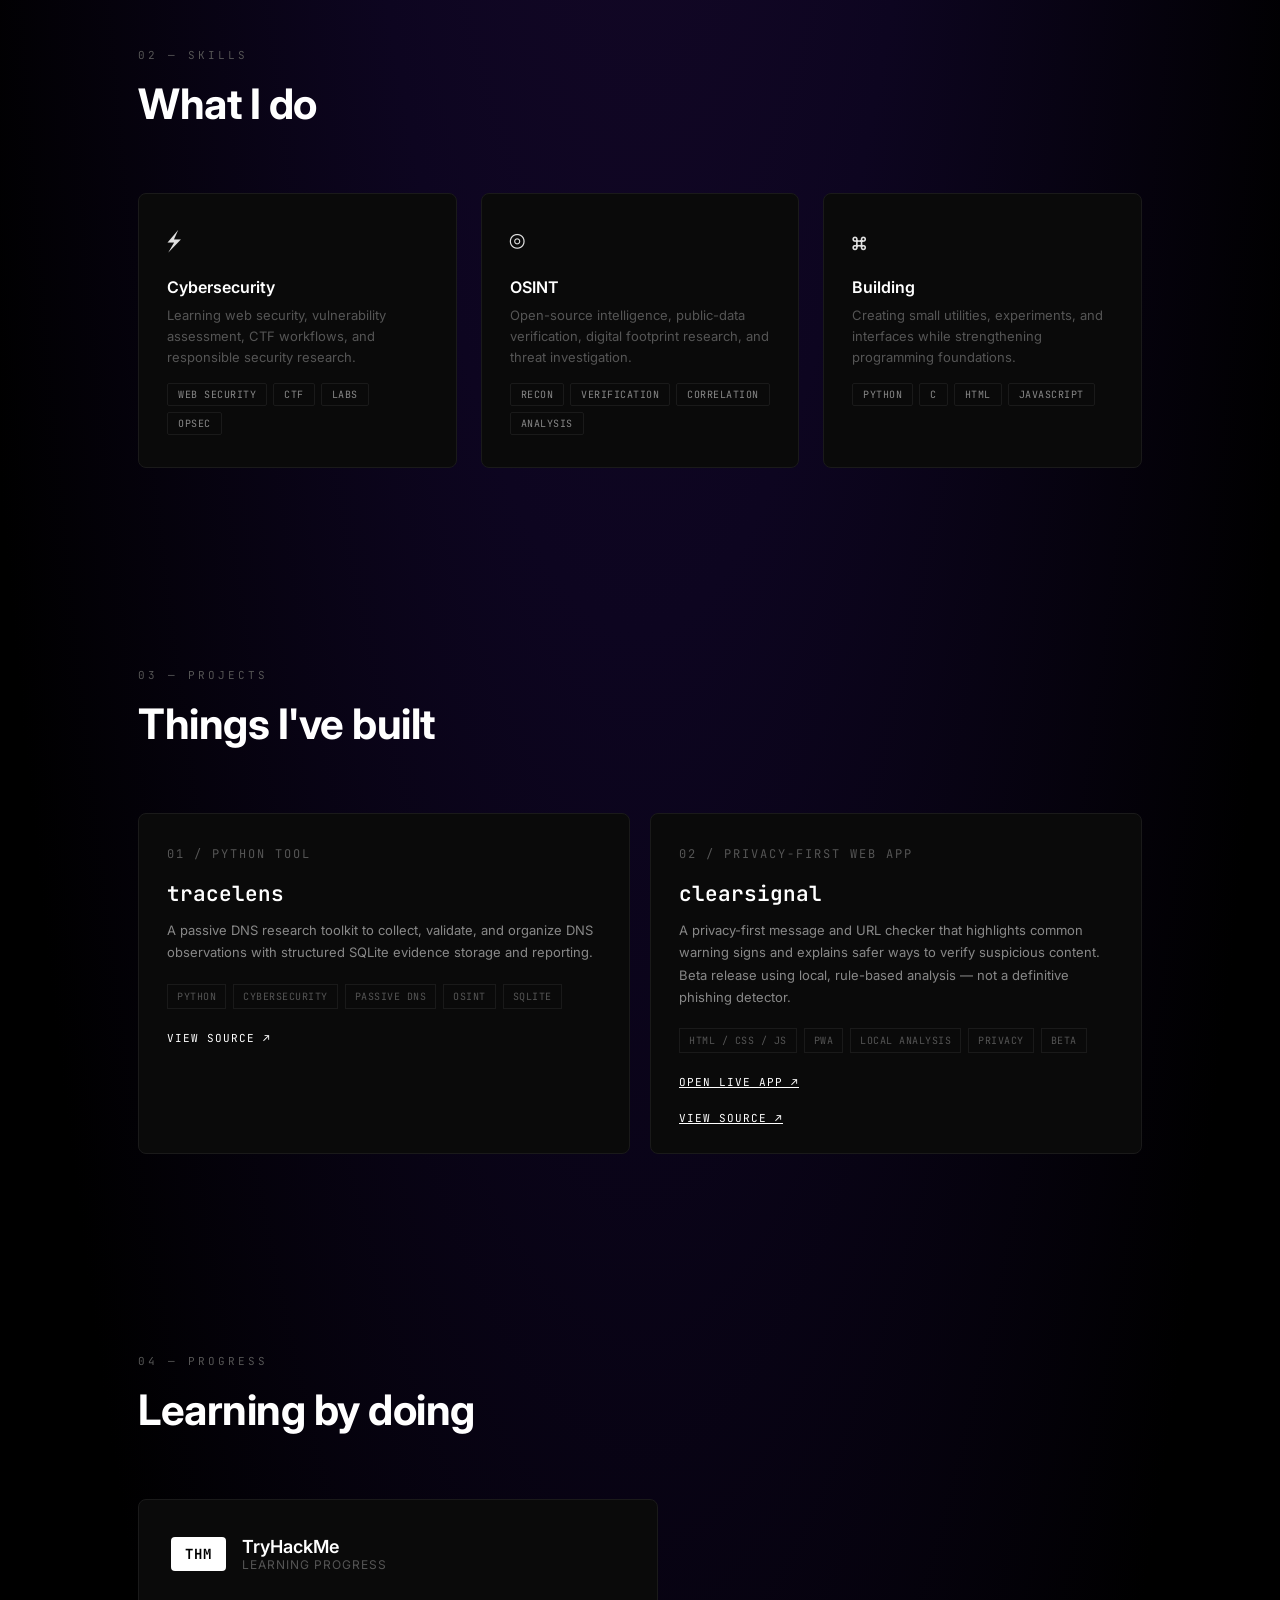
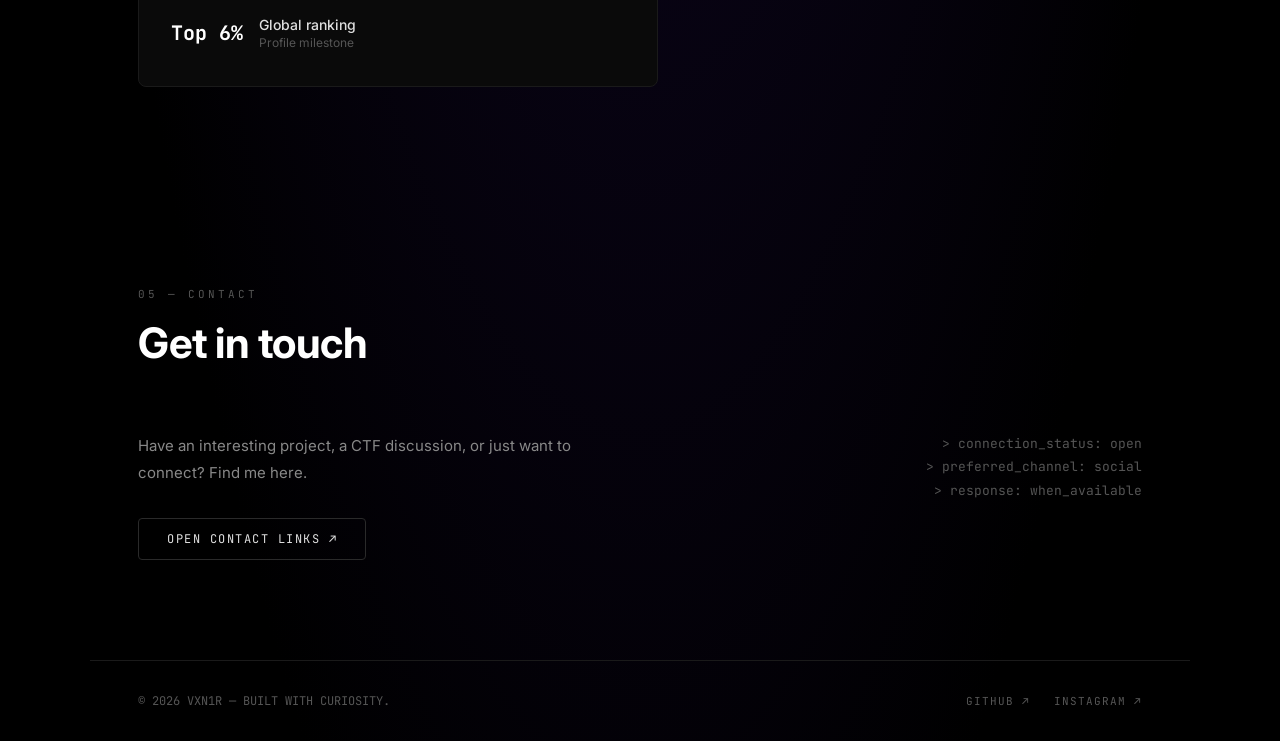
==== commit 62588b8b: "Add ClearSignal to portfolio projects" ====
--- a/index.html
+++ b/index.html
@@ -1066,6 +1066,20 @@
       </div>
       <span class="project-link">VIEW SOURCE ↗</span>
     </a>
+    <div class="project-card fade-up">
+      <span class="project-number">02 / PRIVACY-FIRST WEB APP</span>
+      <h3 class="project-name">clearsignal</h3>
+      <p class="project-desc">A privacy-first message and URL checker that highlights common warning signs and explains safer ways to verify suspicious content. Beta release using local, rule-based analysis — not a definitive phishing detector.</p>
+      <div class="project-tags">
+        <span class="project-tag">HTML / CSS / JS</span>
+        <span class="project-tag">PWA</span>
+        <span class="project-tag">LOCAL ANALYSIS</span>
+        <span class="project-tag">PRIVACY</span>
+        <span class="project-tag">BETA</span>
+      </div>
+      <a class="project-link" href="https://vxn1r.github.io/clearsignal/" target="_blank" rel="noopener noreferrer">OPEN LIVE APP ↗</a>
+      <a class="project-link" href="https://github.com/Vxn1r/clearsignal" target="_blank" rel="noopener noreferrer">VIEW SOURCE ↗</a>
+    </div>
   </div>
 </section>
 
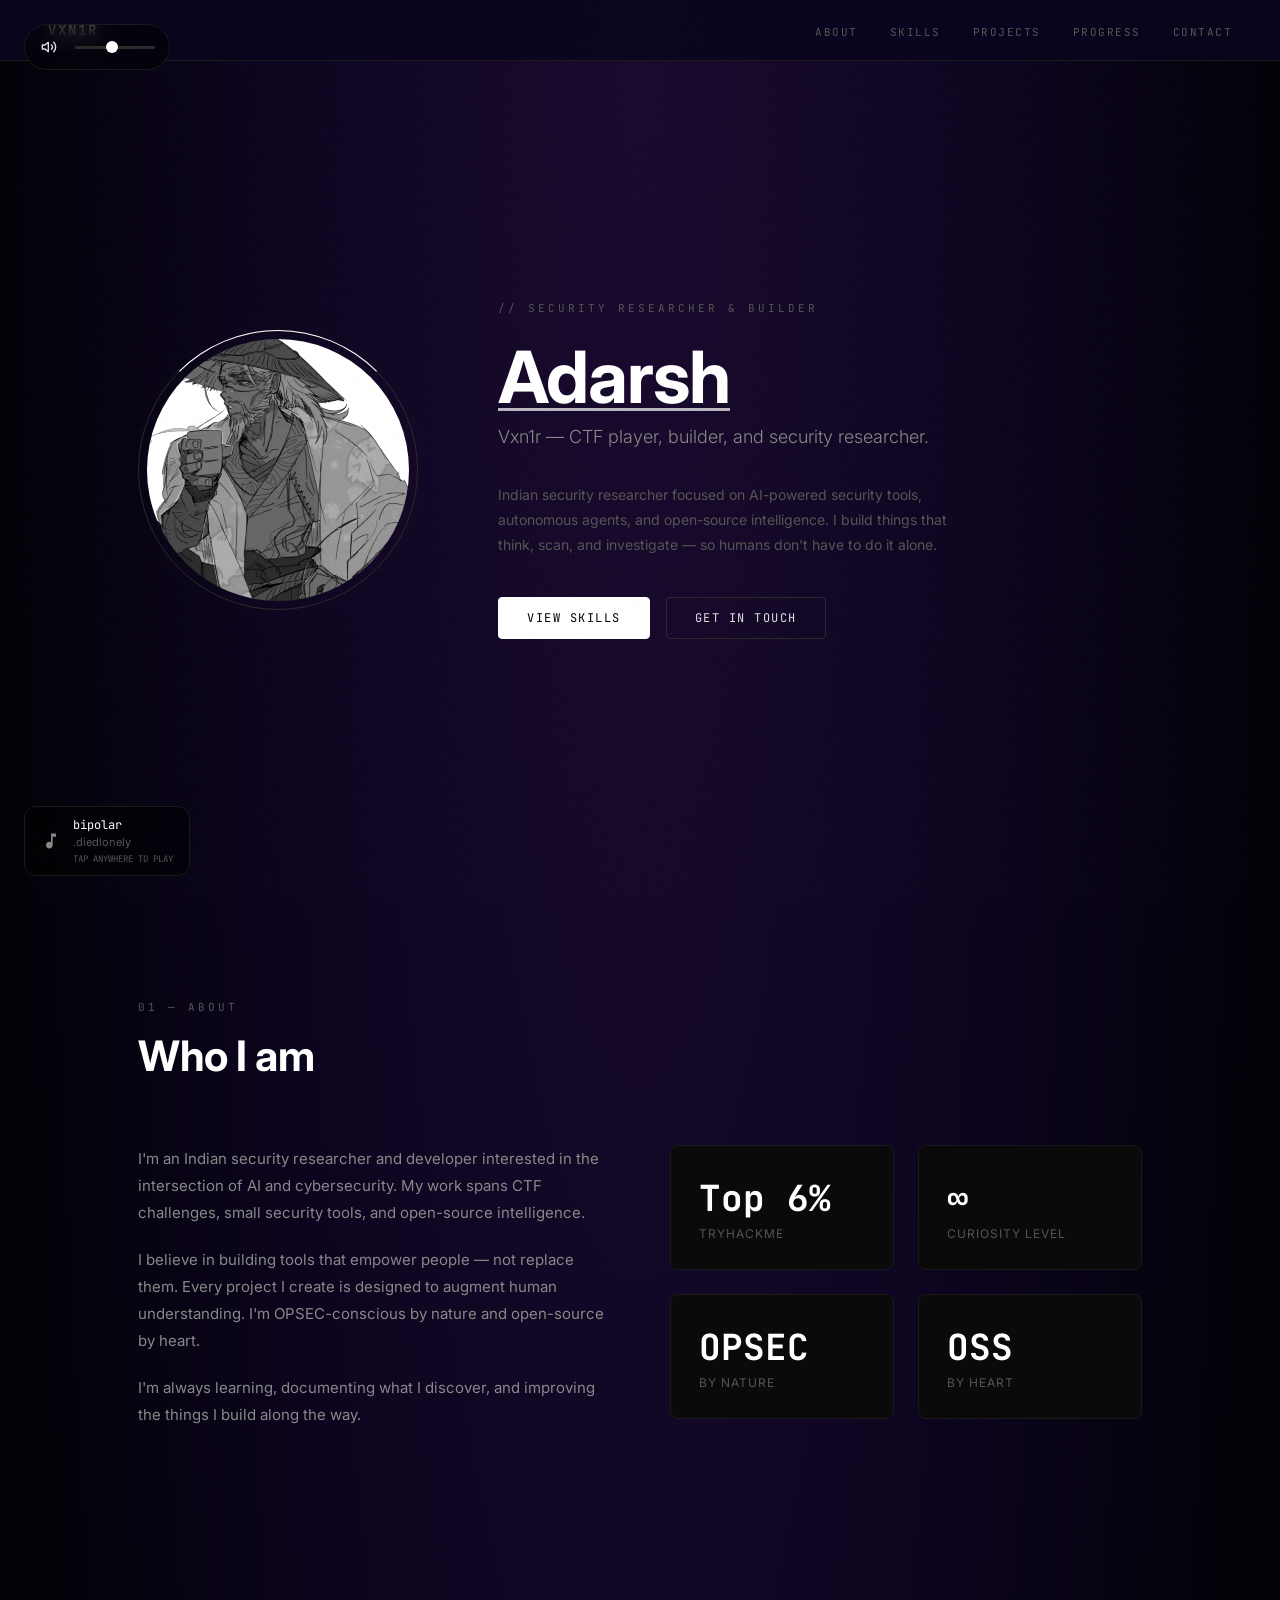
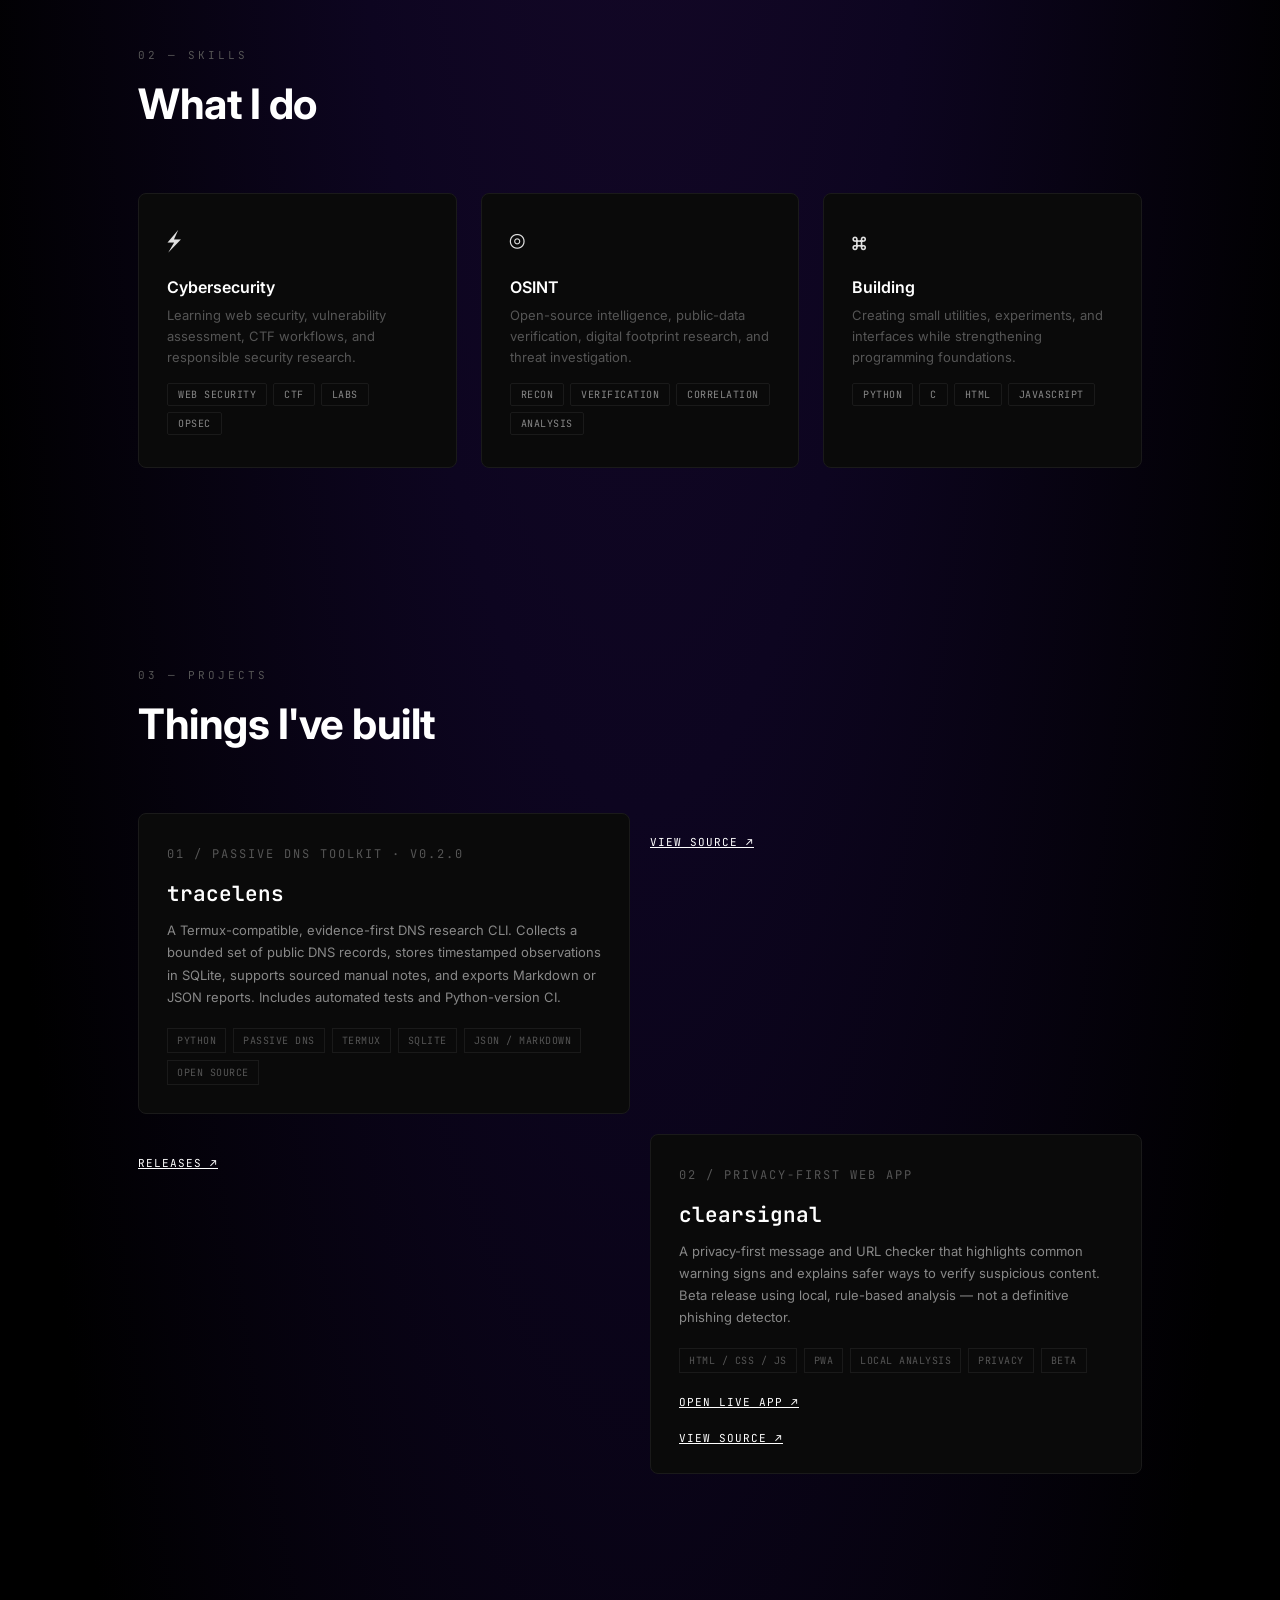
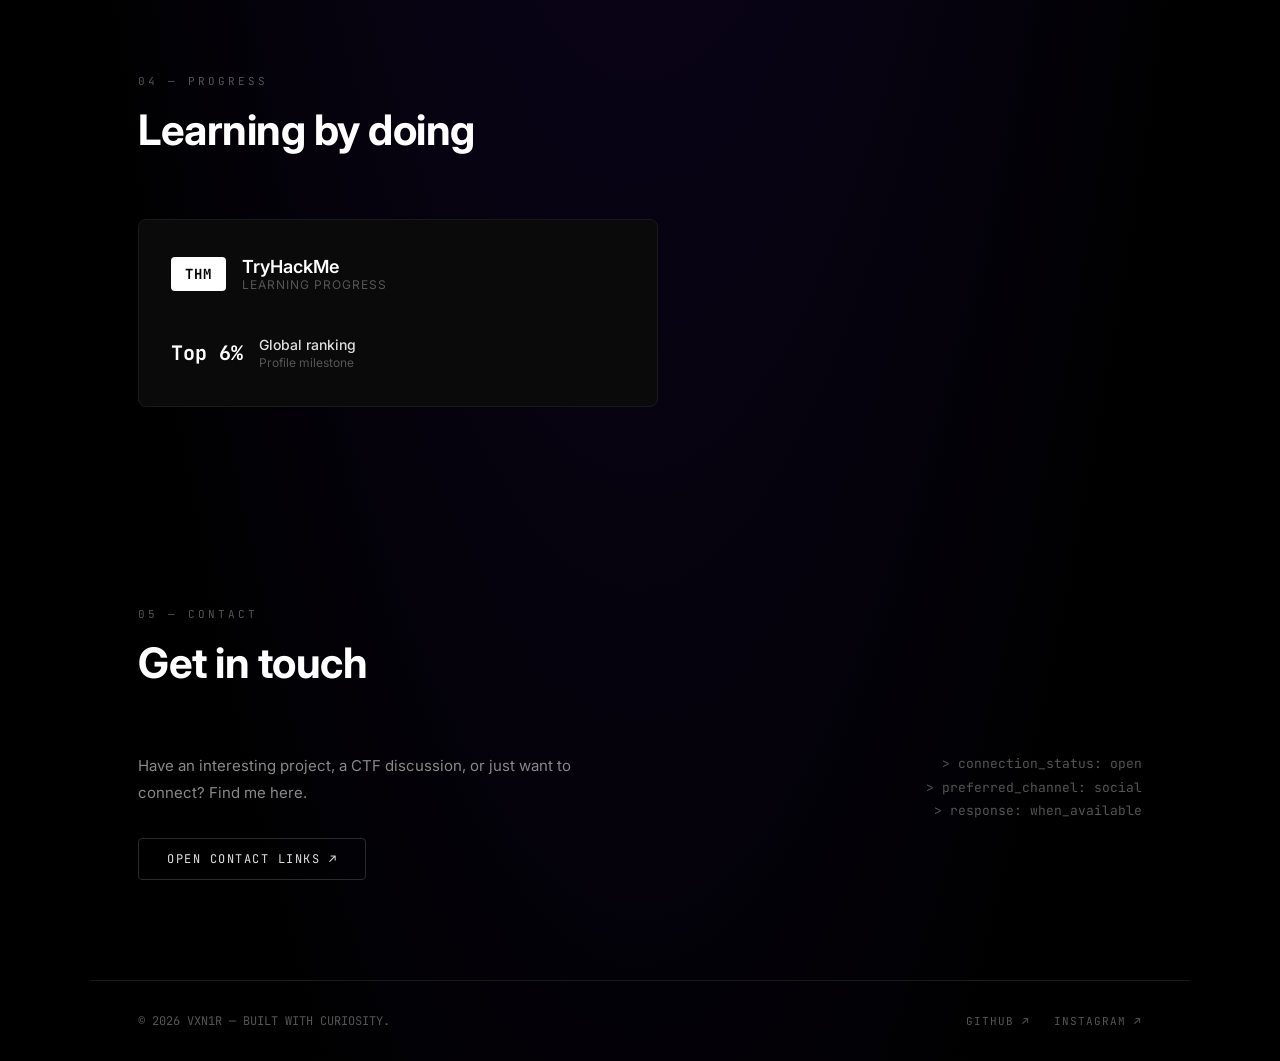
==== commit 29c7ca72: "Update portfolio TraceLens project card to v0.2.0" ====
--- a/index.html
+++ b/index.html
@@ -1054,17 +1054,19 @@
   </div>
   <div class="projects-grid">
     <a class="project-card fade-up" href="https://github.com/Vxn1r/TraceLens" target="_blank" rel="noopener noreferrer">
-      <span class="project-number">01 / PYTHON TOOL</span>
+      <span class="project-number">01 / PASSIVE DNS TOOLKIT · V0.2.0</span>
       <h3 class="project-name">tracelens</h3>
-      <p class="project-desc">A passive DNS research toolkit to collect, validate, and organize DNS observations with structured SQLite evidence storage and reporting.</p>
+      <p class="project-desc">A Termux-compatible, evidence-first DNS research CLI. Collects a bounded set of public DNS records, stores timestamped observations in SQLite, supports sourced manual notes, and exports Markdown or JSON reports. Includes automated tests and Python-version CI.</p>
       <div class="project-tags">
         <span class="project-tag">PYTHON</span>
-        <span class="project-tag">CYBERSECURITY</span>
         <span class="project-tag">PASSIVE DNS</span>
-        <span class="project-tag">OSINT</span>
+        <span class="project-tag">TERMUX</span>
         <span class="project-tag">SQLITE</span>
+        <span class="project-tag">JSON / MARKDOWN</span>
+        <span class="project-tag">OPEN SOURCE</span>
       </div>
-      <span class="project-link">VIEW SOURCE ↗</span>
+      <a class="project-link" href="https://github.com/Vxn1r/TraceLens" target="_blank" rel="noopener noreferrer">VIEW SOURCE ↗</a>
+      <a class="project-link" href="https://github.com/Vxn1r/TraceLens/releases" target="_blank" rel="noopener noreferrer">RELEASES ↗</a>
     </a>
     <div class="project-card fade-up">
       <span class="project-number">02 / PRIVACY-FIRST WEB APP</span>
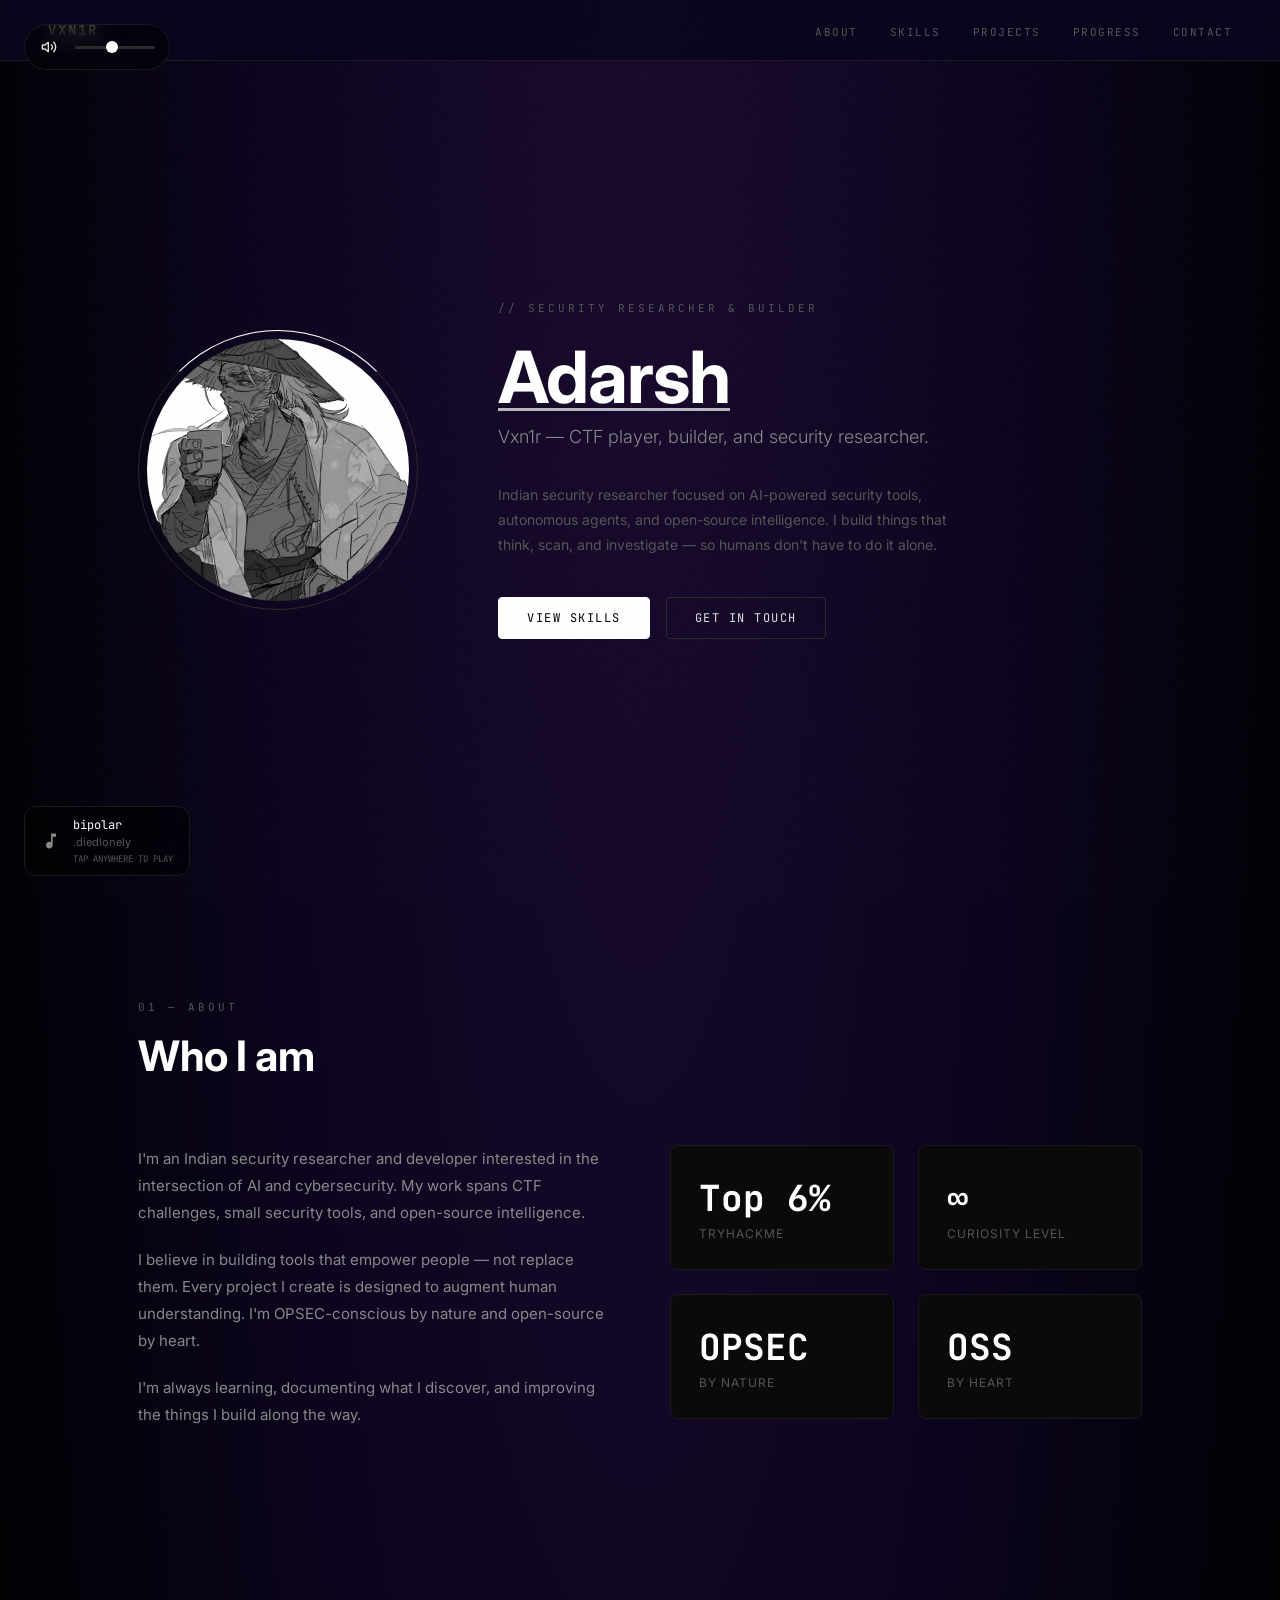
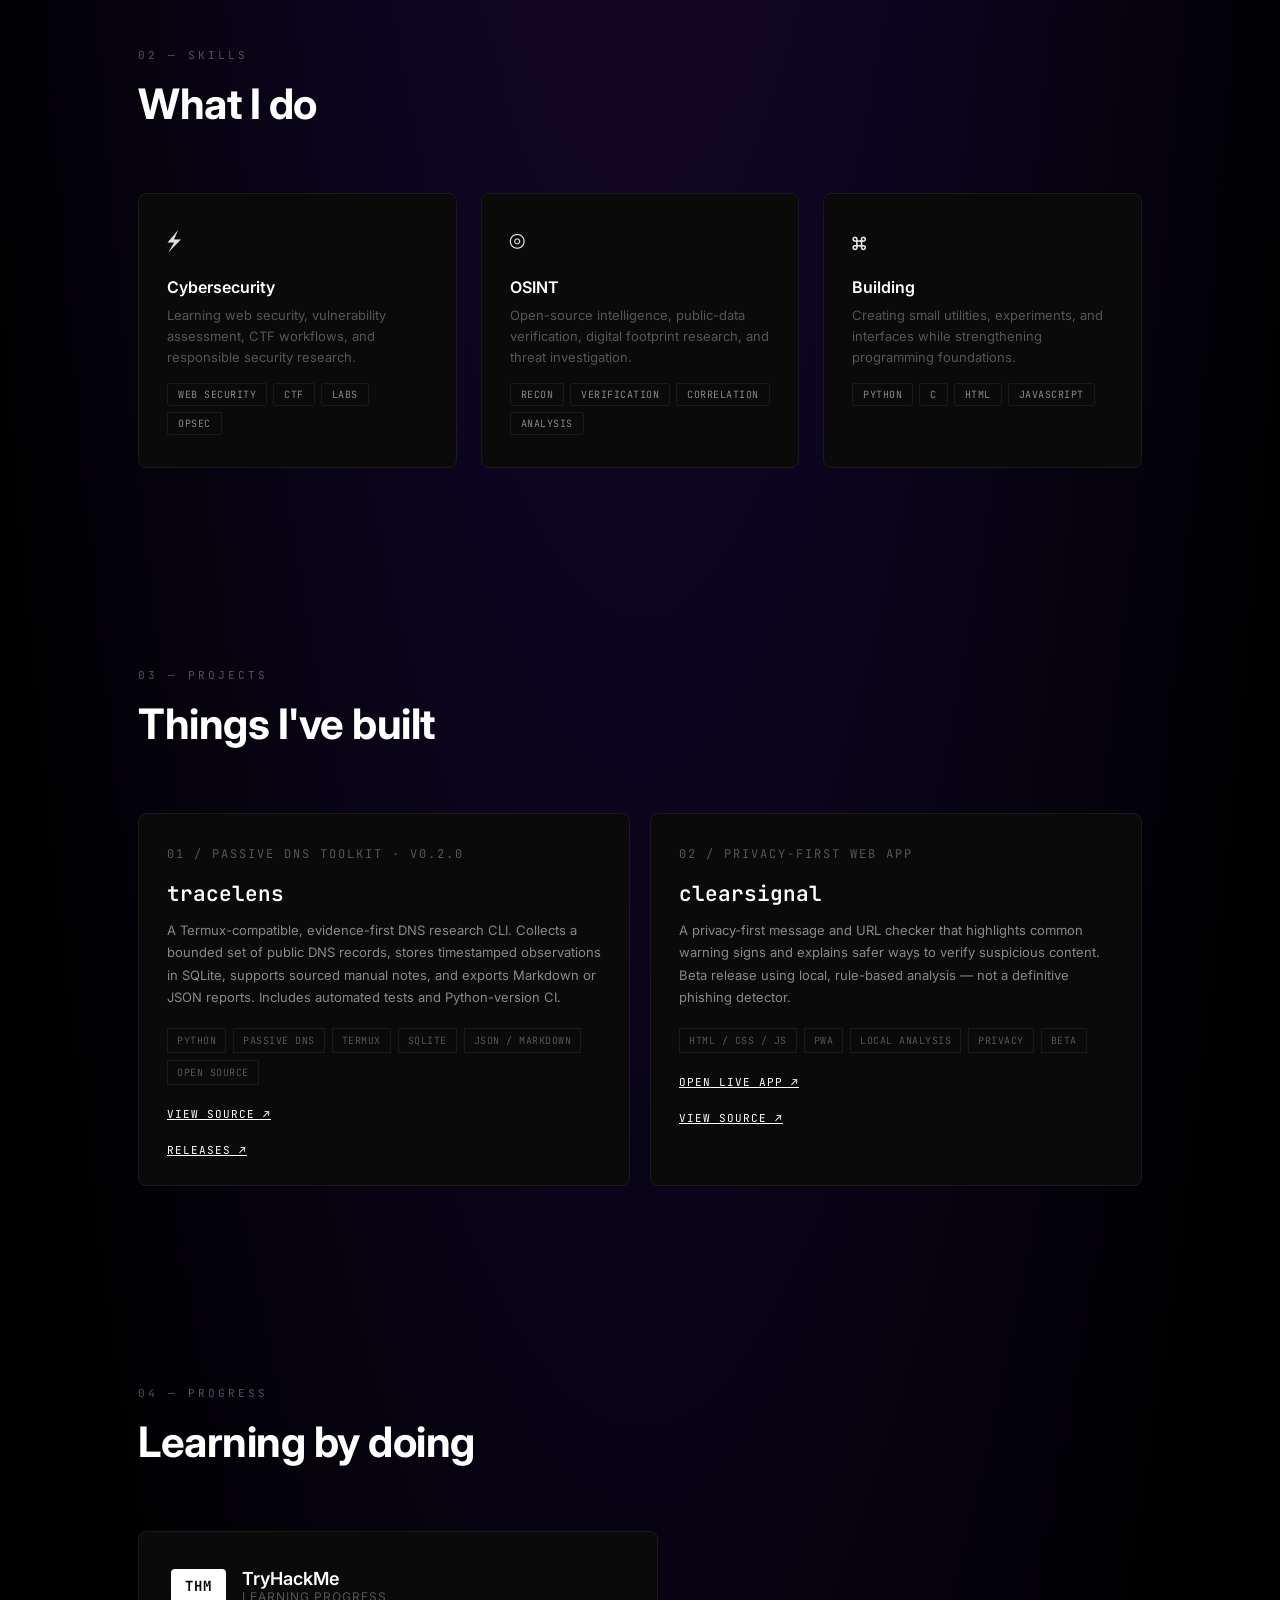
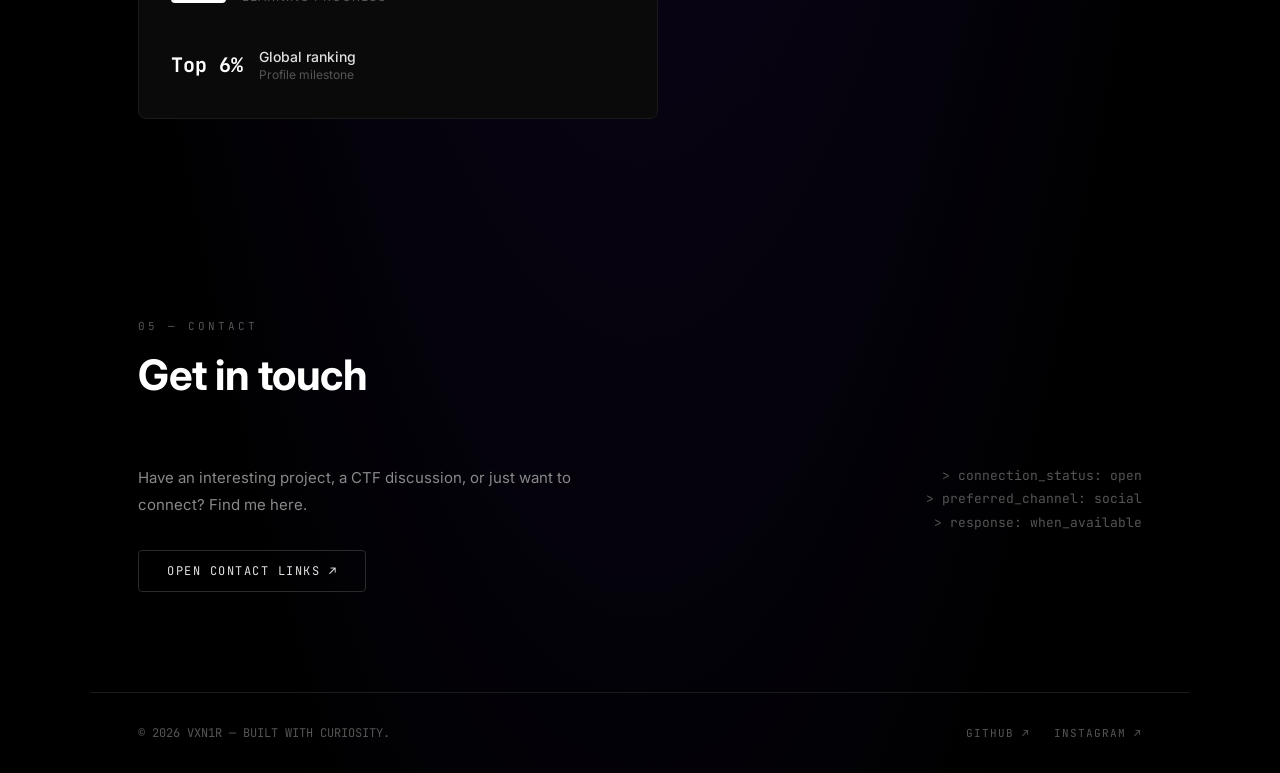
==== commit 873deea8: "Fix semantic project card markup" ====
--- a/index.html
+++ b/index.html
@@ -1053,7 +1053,7 @@
     <h2 class="section-title">Things I've built</h2>
   </div>
   <div class="projects-grid">
-    <a class="project-card fade-up" href="https://github.com/Vxn1r/TraceLens" target="_blank" rel="noopener noreferrer">
+    <div class="project-card fade-up">
       <span class="project-number">01 / PASSIVE DNS TOOLKIT · V0.2.0</span>
       <h3 class="project-name">tracelens</h3>
       <p class="project-desc">A Termux-compatible, evidence-first DNS research CLI. Collects a bounded set of public DNS records, stores timestamped observations in SQLite, supports sourced manual notes, and exports Markdown or JSON reports. Includes automated tests and Python-version CI.</p>
@@ -1067,7 +1067,7 @@
       </div>
       <a class="project-link" href="https://github.com/Vxn1r/TraceLens" target="_blank" rel="noopener noreferrer">VIEW SOURCE ↗</a>
       <a class="project-link" href="https://github.com/Vxn1r/TraceLens/releases" target="_blank" rel="noopener noreferrer">RELEASES ↗</a>
-    </a>
+    </div>
     <div class="project-card fade-up">
       <span class="project-number">02 / PRIVACY-FIRST WEB APP</span>
       <h3 class="project-name">clearsignal</h3>
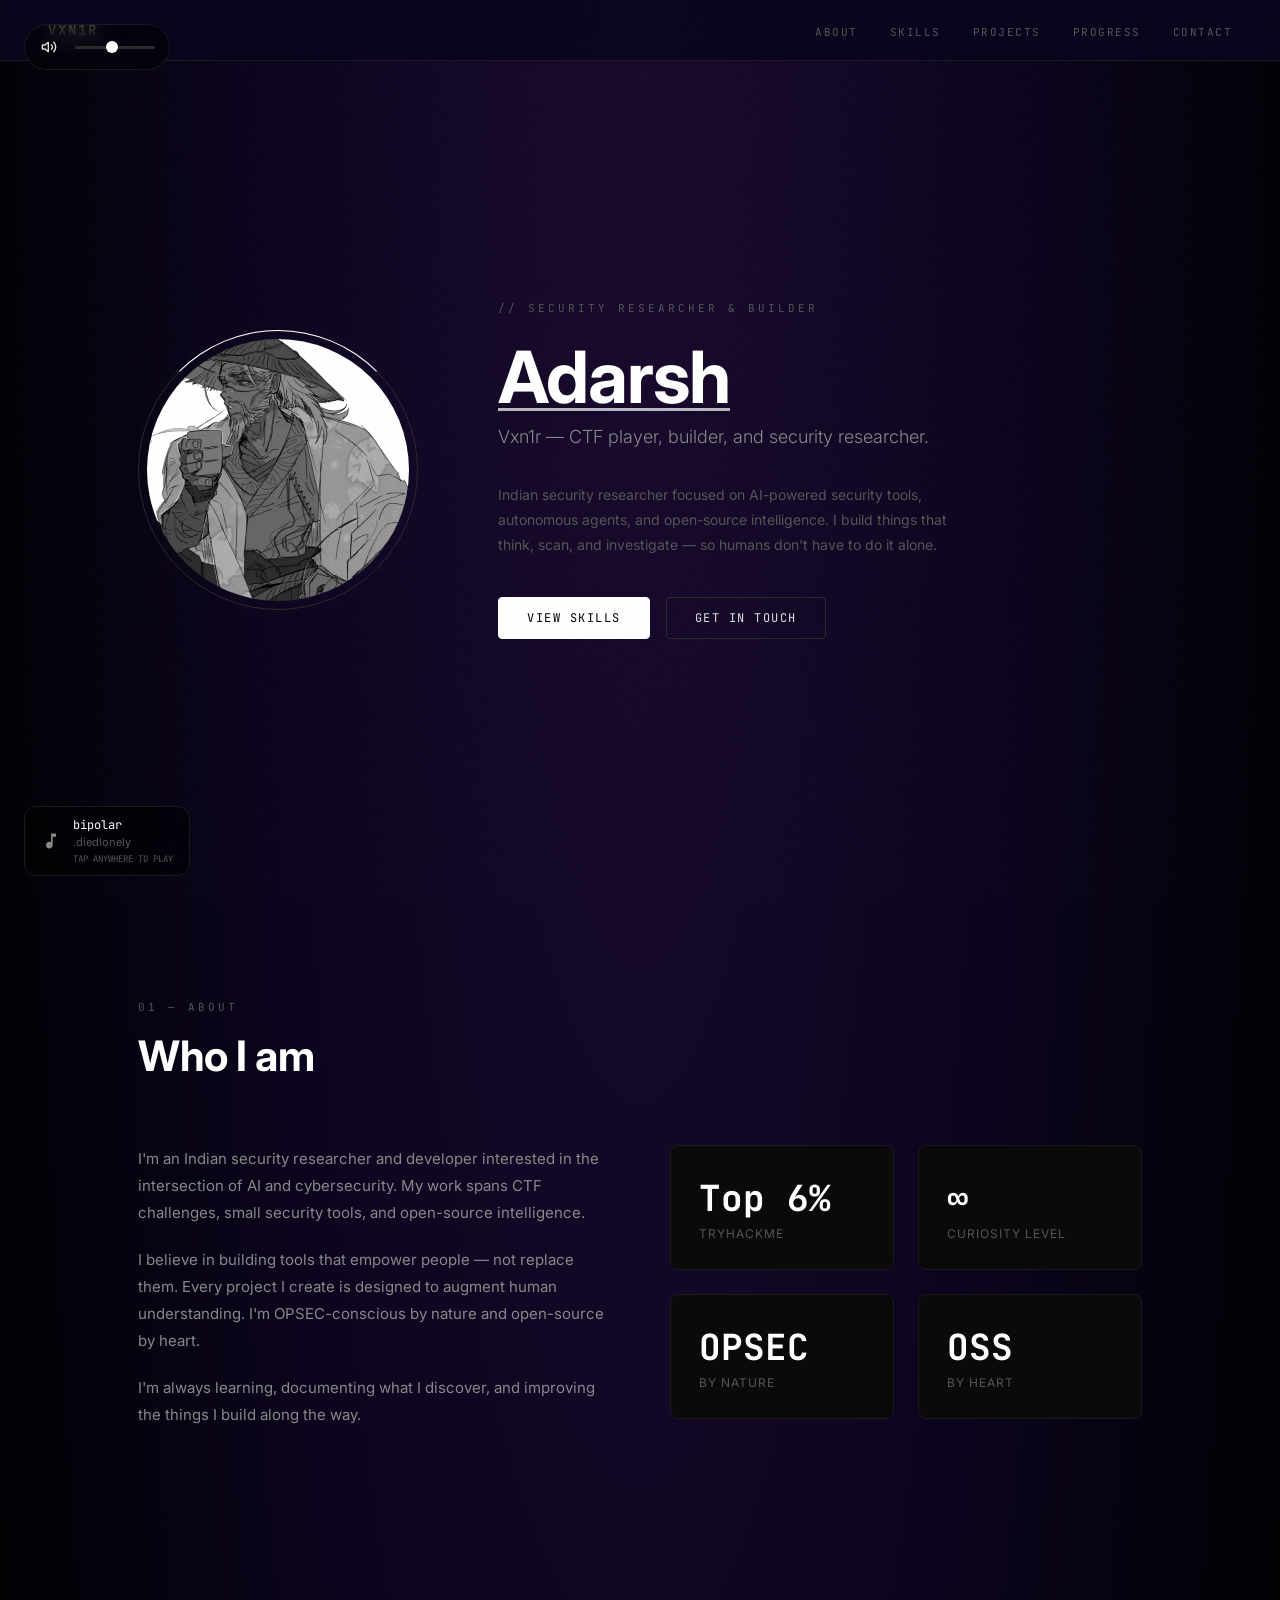
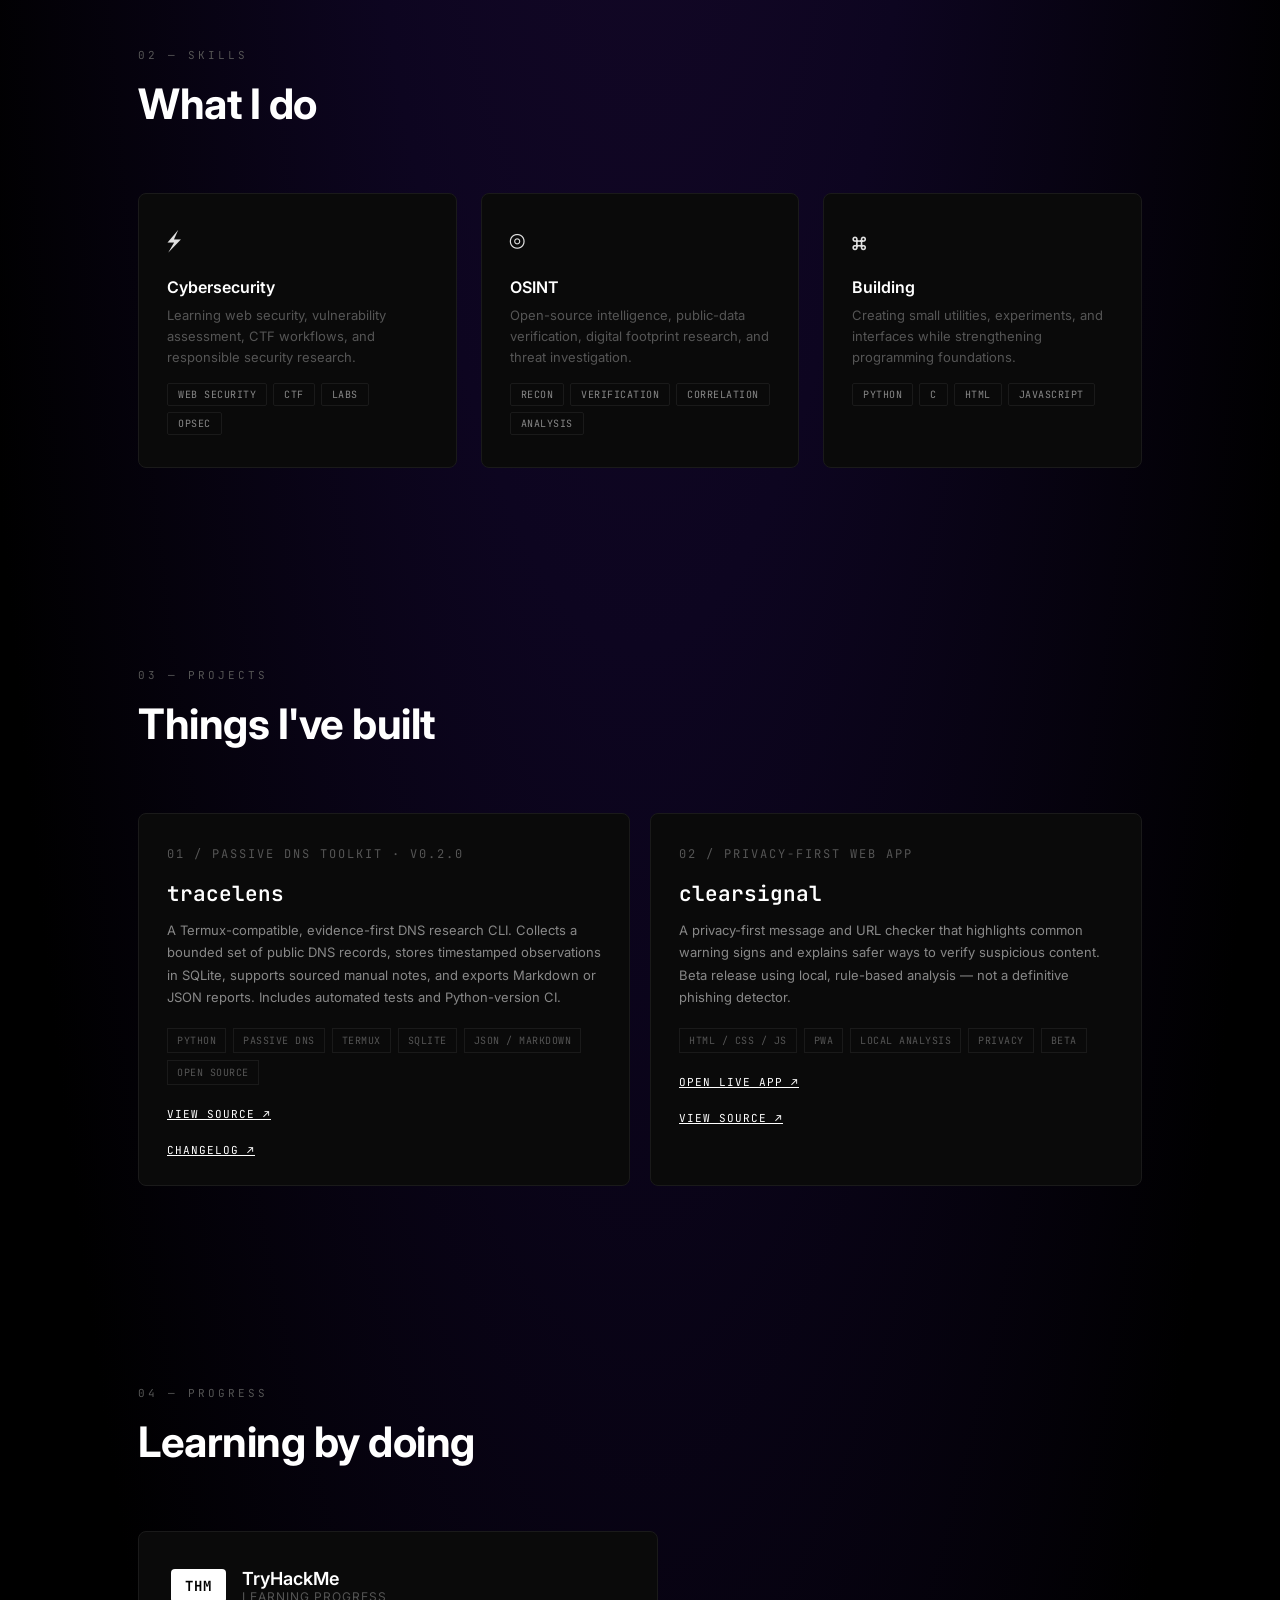
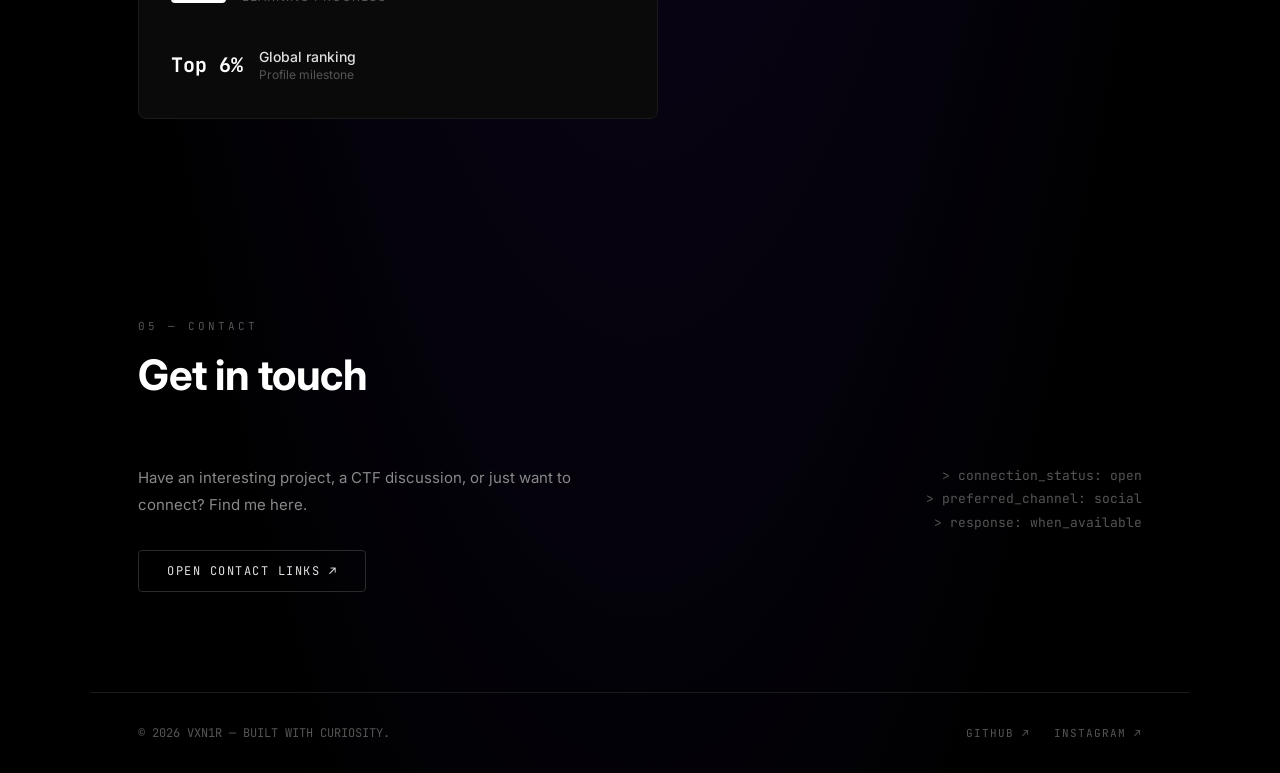
==== commit c11bc278: "Link TraceLens portfolio card to published changelog" ====
--- a/index.html
+++ b/index.html
@@ -3,6 +3,12 @@
 <head>
 <meta charset="UTF-8">
 <meta name="viewport" content="width=device-width, initial-scale=1.0">
+<meta name="description" content="Adarsh (Vxn1r) — security research, passive DNS tooling, open-source projects, and learning in public.">
+<meta name="theme-color" content="#080510">
+<meta property="og:title" content="Vxn1r — Portfolio">
+<meta property="og:description" content="Security research, passive DNS tooling, and open-source projects.">
+<meta property="og:type" content="website">
+<meta property="og:url" content="https://vxn1r.github.io/">
 <title>Vxn1r — Portfolio</title>
 <style>
 @import url('https://fonts.googleapis.com/css2?family=JetBrains+Mono:wght@300;400;500;600;700&family=Inter:wght@300;400;500;600;700&display=swap');
@@ -1066,7 +1072,7 @@
         <span class="project-tag">OPEN SOURCE</span>
       </div>
       <a class="project-link" href="https://github.com/Vxn1r/TraceLens" target="_blank" rel="noopener noreferrer">VIEW SOURCE ↗</a>
-      <a class="project-link" href="https://github.com/Vxn1r/TraceLens/releases" target="_blank" rel="noopener noreferrer">RELEASES ↗</a>
+      <a class="project-link" href="https://github.com/Vxn1r/TraceLens/blob/main/CHANGELOG.md" target="_blank" rel="noopener noreferrer">CHANGELOG ↗</a>
     </div>
     <div class="project-card fade-up">
       <span class="project-number">02 / PRIVACY-FIRST WEB APP</span>
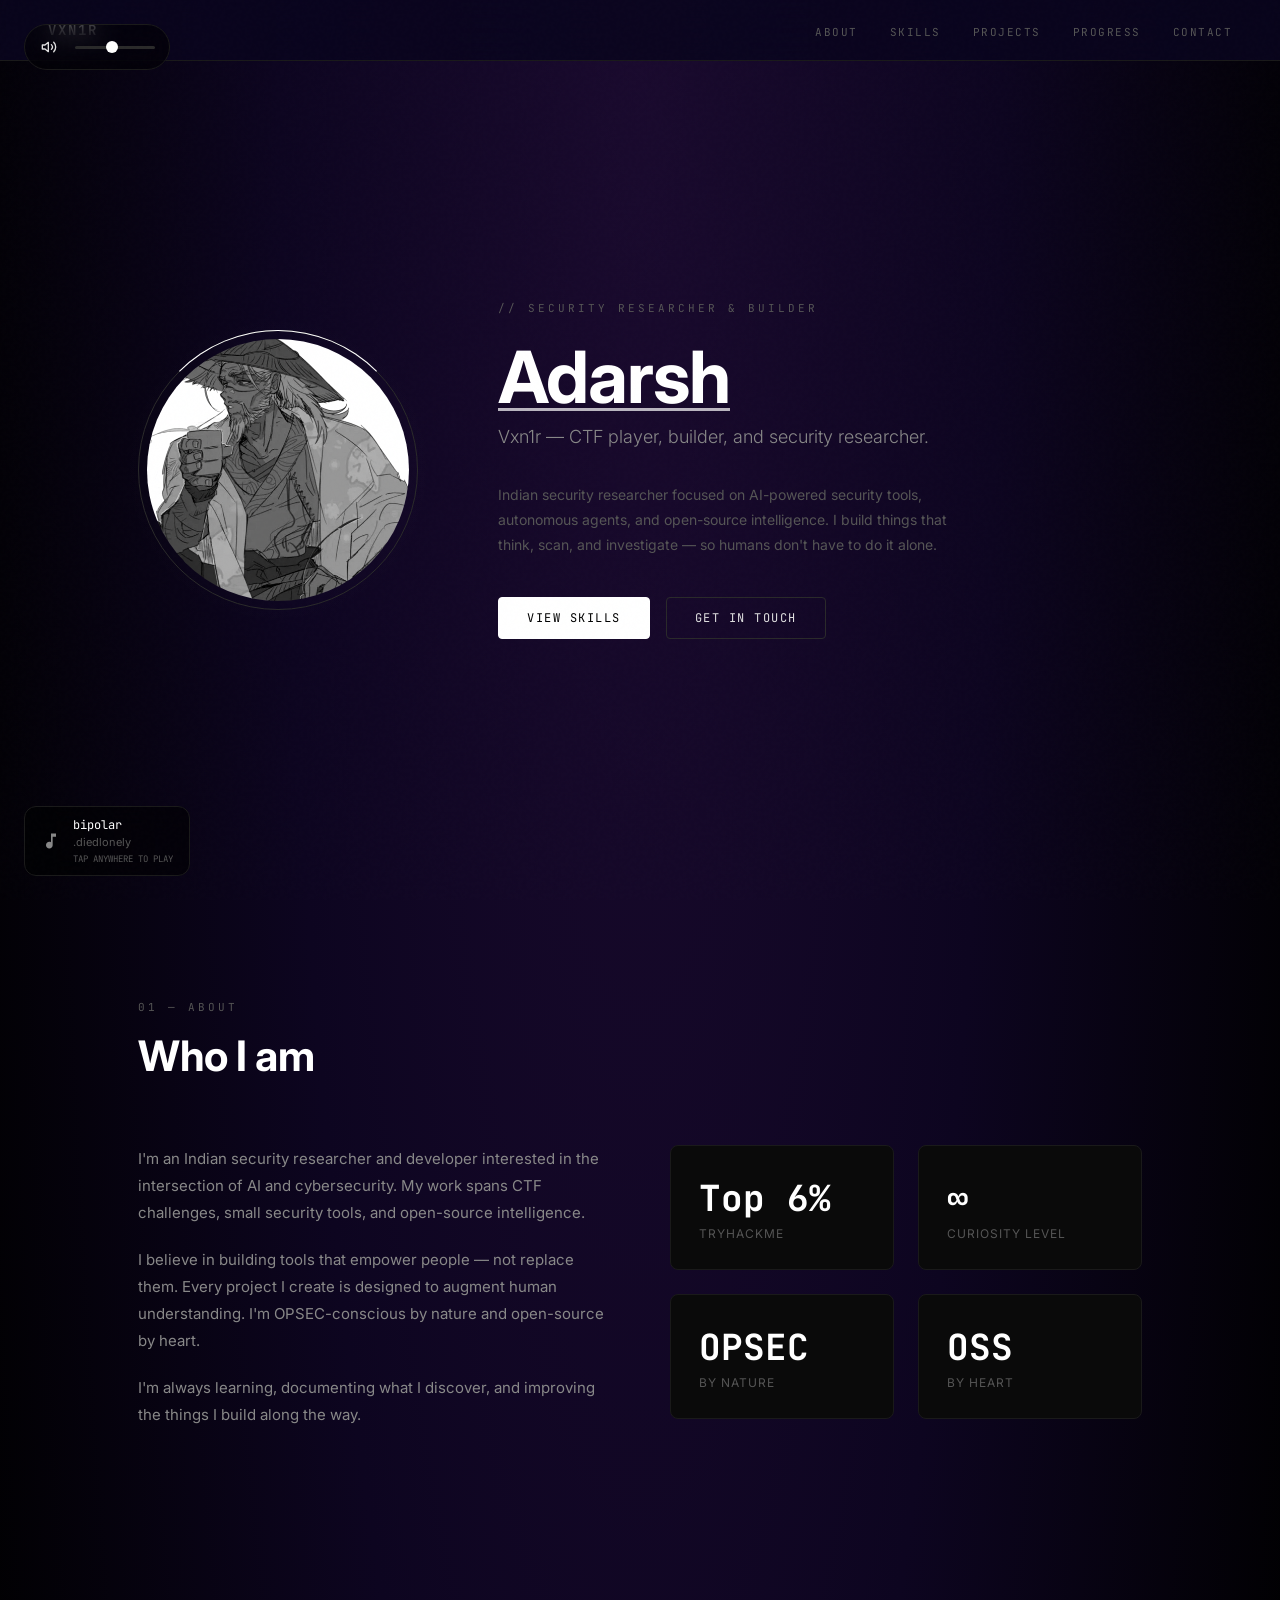
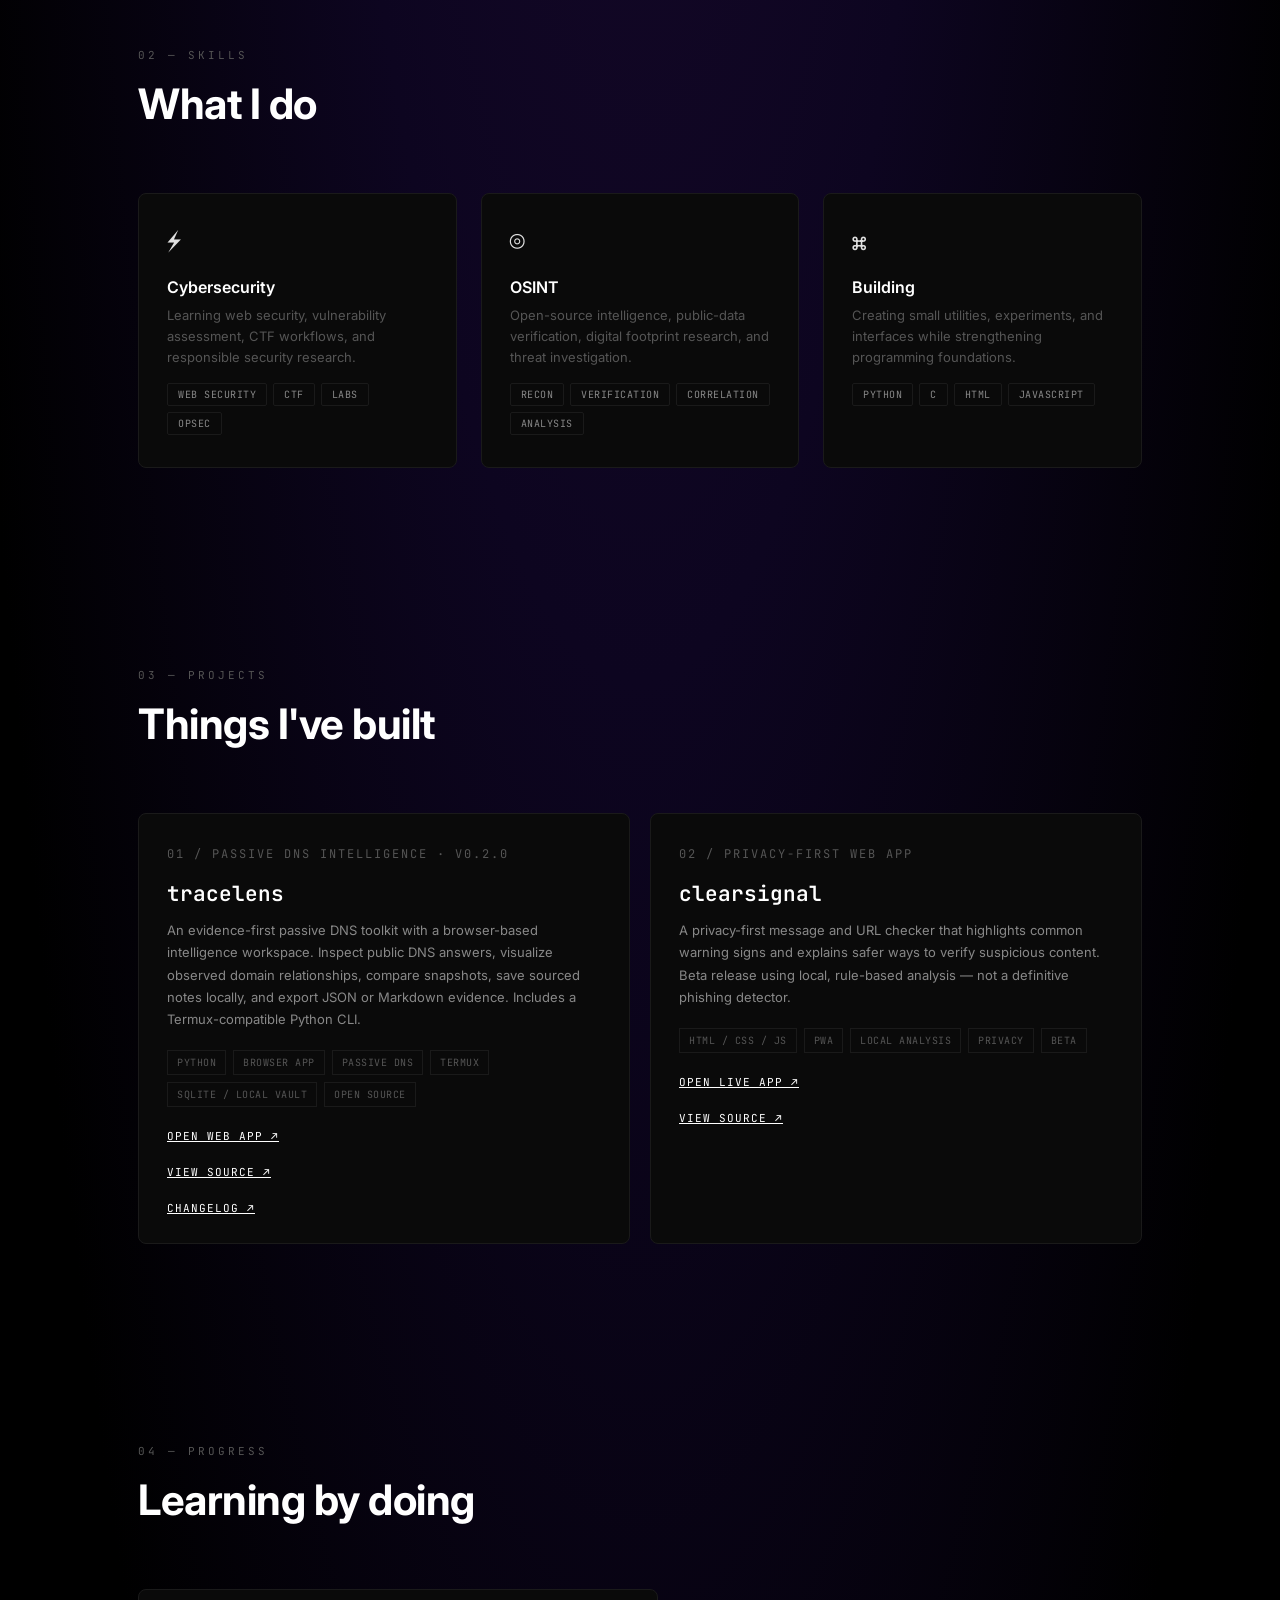
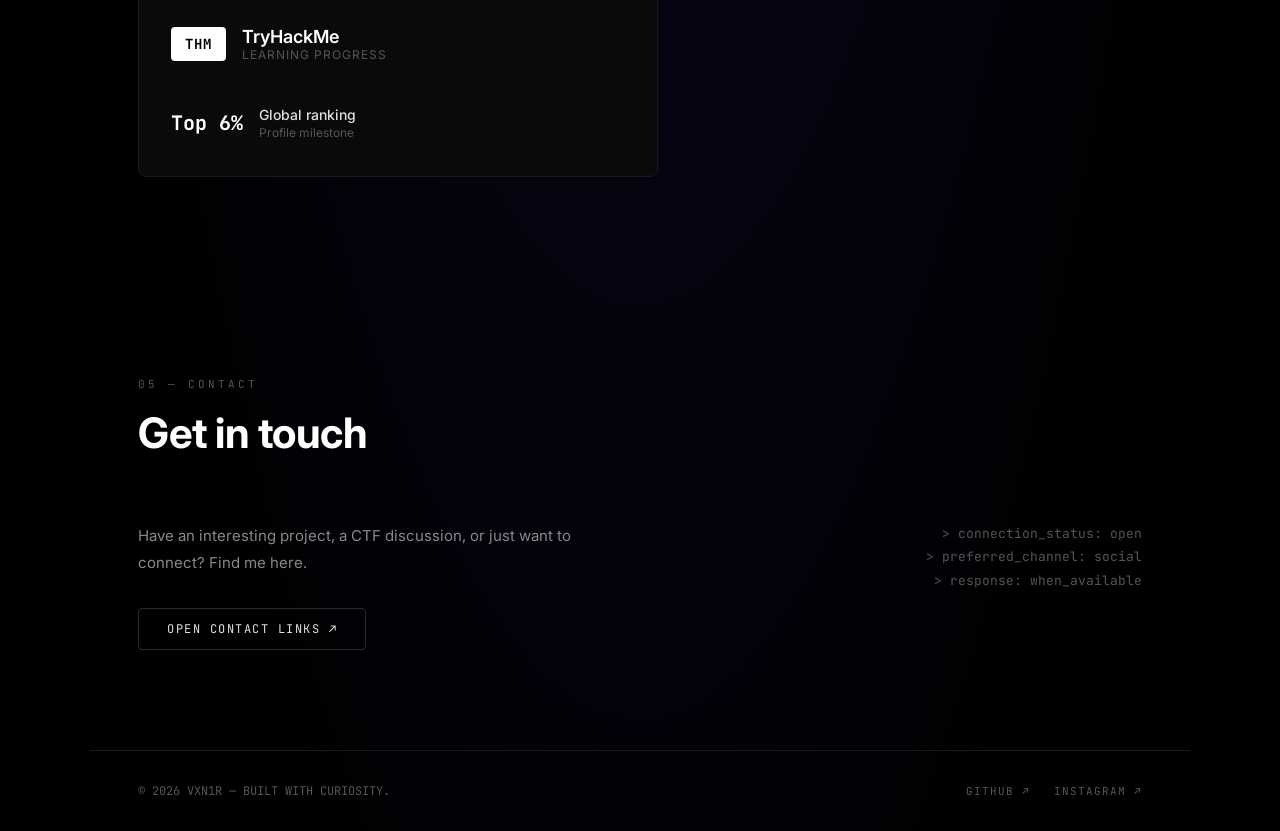
==== commit 015e1d4c: "Launch TraceLens web intelligence workspace from portfolio" ====
--- a/index.html
+++ b/index.html
@@ -1060,17 +1060,18 @@
   </div>
   <div class="projects-grid">
     <div class="project-card fade-up">
-      <span class="project-number">01 / PASSIVE DNS TOOLKIT · V0.2.0</span>
+      <span class="project-number">01 / PASSIVE DNS INTELLIGENCE · V0.2.0</span>
       <h3 class="project-name">tracelens</h3>
-      <p class="project-desc">A Termux-compatible, evidence-first DNS research CLI. Collects a bounded set of public DNS records, stores timestamped observations in SQLite, supports sourced manual notes, and exports Markdown or JSON reports. Includes automated tests and Python-version CI.</p>
+      <p class="project-desc">An evidence-first passive DNS toolkit with a browser-based intelligence workspace. Inspect public DNS answers, visualize observed domain relationships, compare snapshots, save sourced notes locally, and export JSON or Markdown evidence. Includes a Termux-compatible Python CLI.</p>
       <div class="project-tags">
         <span class="project-tag">PYTHON</span>
+        <span class="project-tag">BROWSER APP</span>
         <span class="project-tag">PASSIVE DNS</span>
         <span class="project-tag">TERMUX</span>
-        <span class="project-tag">SQLITE</span>
-        <span class="project-tag">JSON / MARKDOWN</span>
+        <span class="project-tag">SQLITE / LOCAL VAULT</span>
         <span class="project-tag">OPEN SOURCE</span>
       </div>
+      <a class="project-link" href="https://vxn1r.github.io/tracelens/" target="_blank" rel="noopener noreferrer">OPEN WEB APP ↗</a>
       <a class="project-link" href="https://github.com/Vxn1r/TraceLens" target="_blank" rel="noopener noreferrer">VIEW SOURCE ↗</a>
       <a class="project-link" href="https://github.com/Vxn1r/TraceLens/blob/main/CHANGELOG.md" target="_blank" rel="noopener noreferrer">CHANGELOG ↗</a>
     </div>
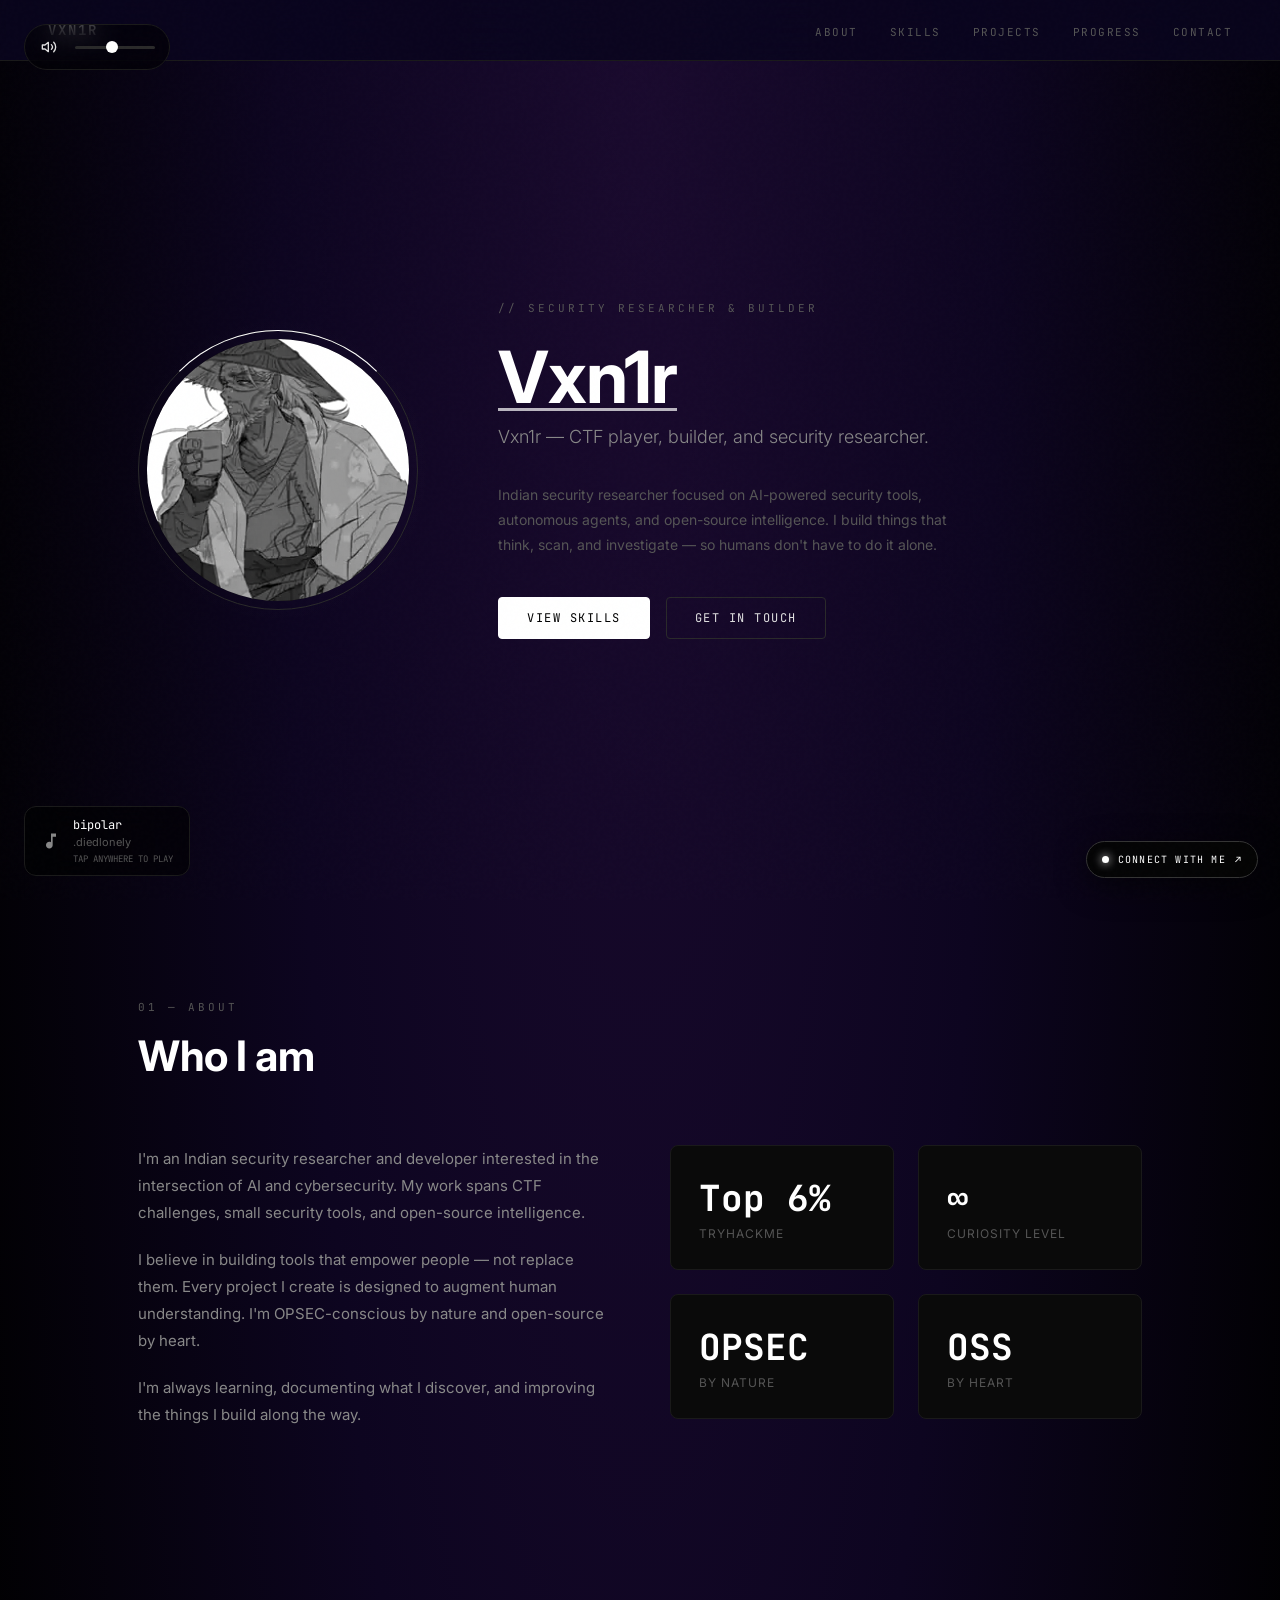
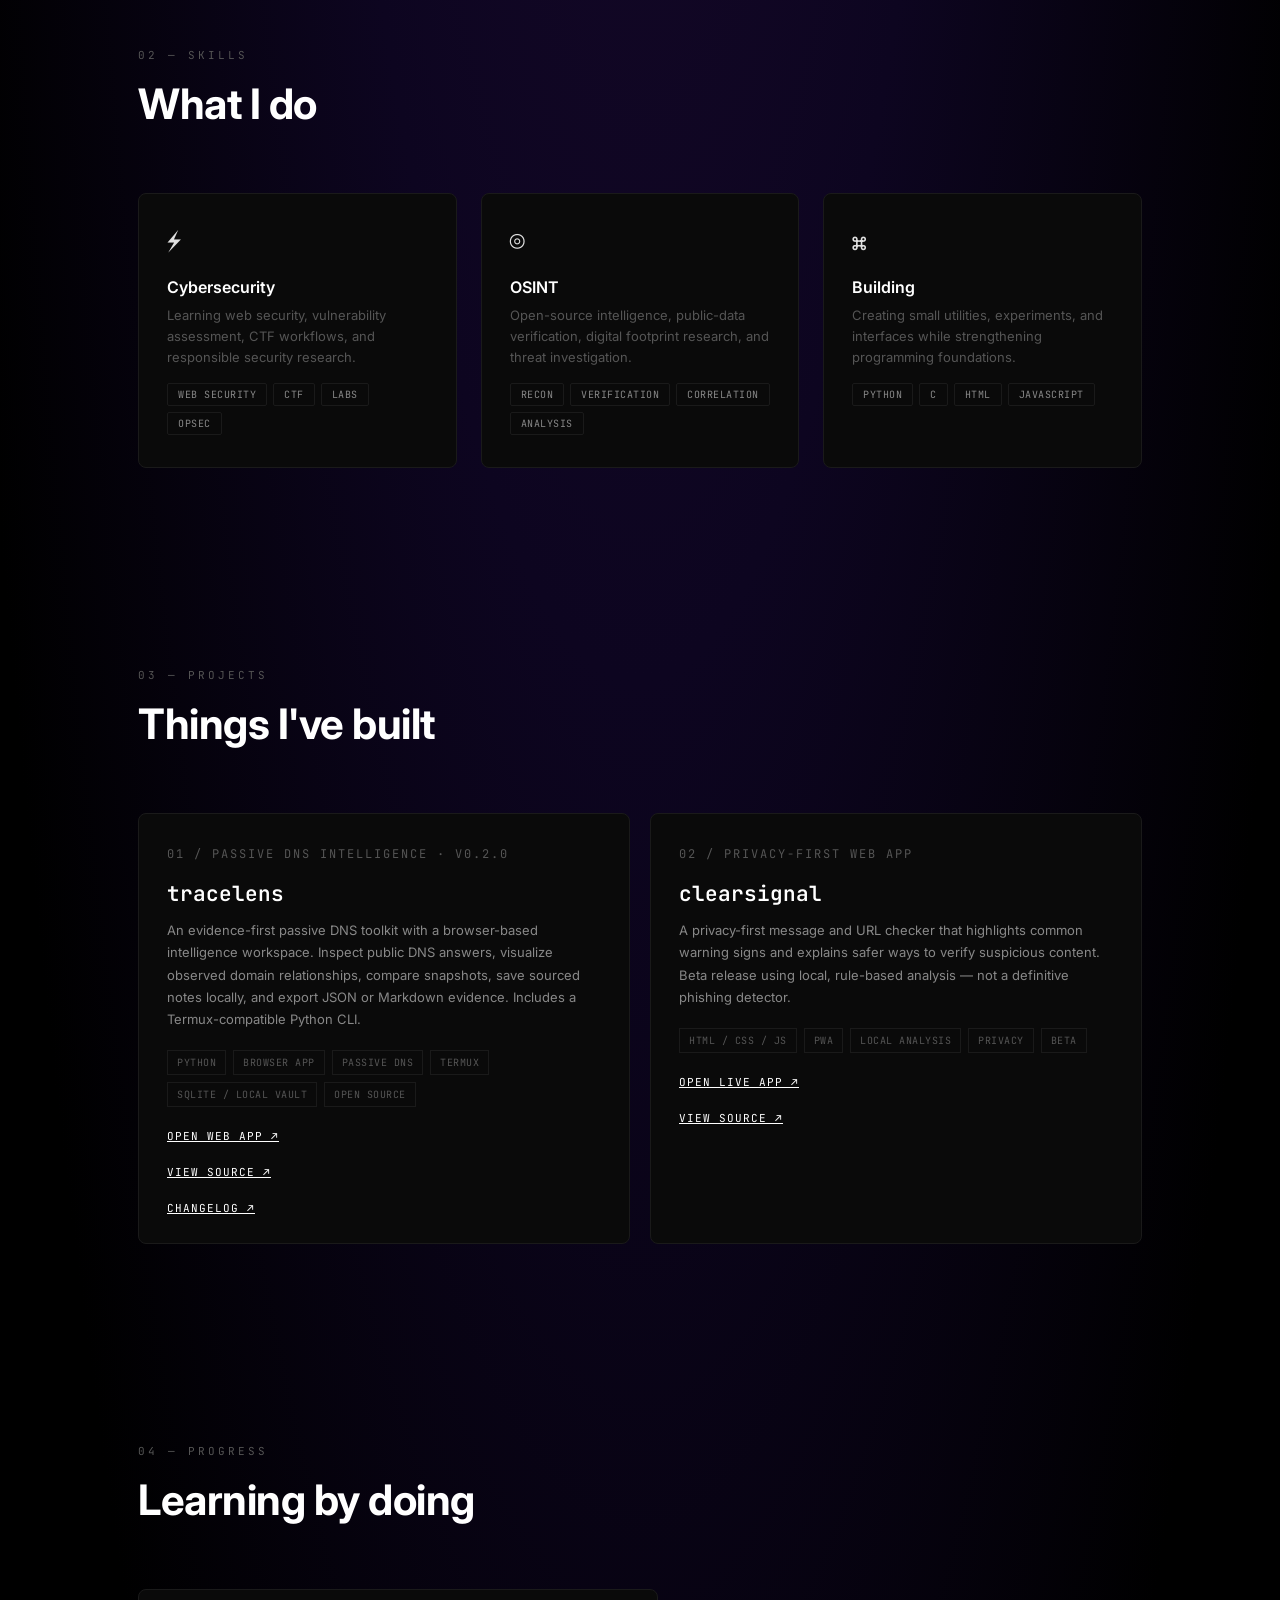
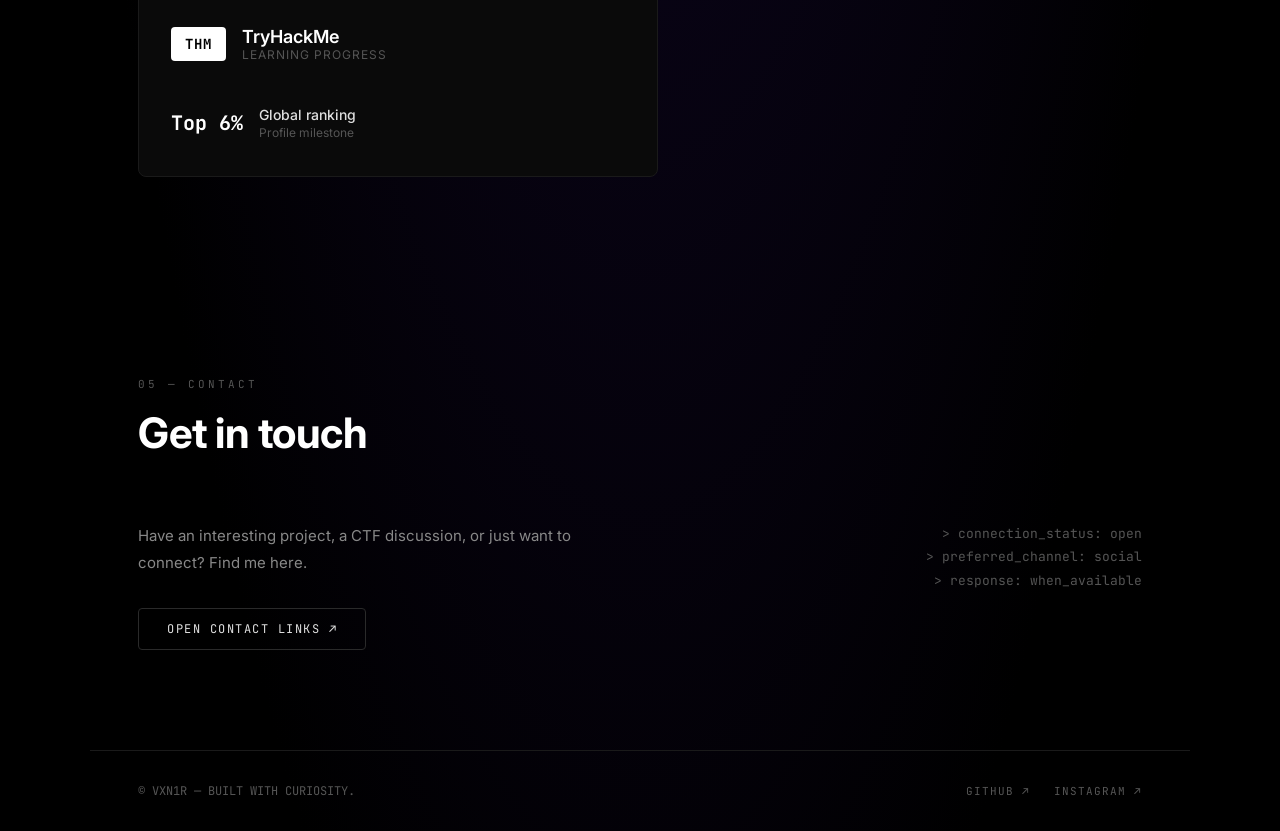
==== commit b21738db: "Add animated Vxn1r profile and Instagram connection popup" ====
--- a/index.html
+++ b/index.html
@@ -922,6 +922,30 @@
   .contact-modal, .contact-dialog { transition:none; }
 }
 
+
+/* Vxn1r profile + Instagram connection */
+.vxn-profile-chip{display:flex;align-items:center;gap:10px;padding:6px 12px 6px 6px;border:1px solid #292929;border-radius:999px;background:rgba(5,5,5,.78);color:#fff;text-decoration:none;font:11px var(--mono);letter-spacing:1px}
+.vxn-avatar-ring{position:relative;display:block;width:38px;height:38px;padding:2px;border-radius:50%;background:conic-gradient(from 0deg,#fff 0 22%,#555 35%,#1a0a2e 58%,#fff 78% 100%);animation:vxnSpin 7s linear infinite}
+.vxn-avatar-ring img{display:block;width:100%;height:100%;object-fit:cover;border-radius:50%;border:2px solid #050505}
+.vxn-profile-chip strong{font-weight:600}
+.vxn-connect{position:fixed;right:22px;bottom:22px;z-index:60}
+.vxn-connect-toggle{display:flex;align-items:center;gap:9px;padding:11px 15px;border:1px solid #343434;border-radius:999px;background:rgba(5,5,5,.92);color:#fff;font:10px var(--mono);letter-spacing:1.2px;cursor:pointer;box-shadow:0 8px 30px #0008}
+.vxn-connect-toggle:hover{border-color:#888}
+.vxn-connect-dot{width:7px;height:7px;border-radius:50%;background:#fff;box-shadow:0 0 10px #fff;animation:vxnPulse 2s ease-in-out infinite}
+.vxn-connect-card{position:absolute;right:0;bottom:54px;width:min(290px,calc(100vw - 32px));padding:17px;border:1px solid #333;border-radius:12px;background:rgba(7,7,9,.97);box-shadow:0 18px 55px #000b;opacity:0;visibility:hidden;transform:translateY(9px) scale(.98);transform-origin:bottom right;transition:opacity .2s ease,transform .2s ease,visibility .2s}
+.vxn-connect.open .vxn-connect-card{opacity:1;visibility:visible;transform:translateY(0) scale(1)}
+.vxn-connect-head{display:flex;align-items:center;gap:11px;margin-bottom:13px}
+.vxn-connect-head .vxn-avatar-ring{width:44px;height:44px}
+.vxn-connect-title{color:#fff;font:600 12px var(--mono);letter-spacing:1px}
+.vxn-connect-sub{margin-top:4px;color:#777;font:9px var(--mono)}
+.vxn-instagram-link{display:flex;align-items:center;justify-content:space-between;padding:11px 12px;border:1px solid #303030;border-radius:7px;color:#fff;text-decoration:none;font:11px var(--mono);transition:background .18s,border-color .18s}
+.vxn-instagram-link:hover{background:#171717;border-color:#777}
+.vxn-connect-hint{margin:11px 1px 0;color:#666;font:9px/1.5 var(--mono)}
+@keyframes vxnSpin{to{transform:rotate(360deg)}}
+@keyframes vxnPulse{50%{opacity:.45;box-shadow:0 0 3px #fff}}
+@media(max-width:560px){.vxn-connect{right:12px;bottom:70px}.vxn-profile-chip{gap:7px;padding-right:9px}.vxn-avatar-ring{width:32px;height:32px}}
+@media(prefers-reduced-motion:reduce){.vxn-avatar-ring,.vxn-connect-dot{animation:none}.vxn-connect-card{transition:none}}
+
 </style>
 <body>
 
@@ -971,12 +995,12 @@
     <div class="profile-wrap fade-up">
       <div class="profile-glow"></div>
       <div class="profile-ring">
-        <img class="profile-pic" src="pfp.jpg" alt="Vxn1r profile picture" />
+        <img class="profile-pic" src="avatar.svg" alt="Vxn1r profile picture" />
       </div>
     </div>
     <div class="hero-text fade-up">
       <div class="hero-eyebrow">// security researcher &amp; builder</div>
-      <h1 class="hero-name"><span class="accent">Adarsh</span></h1>
+      <h1 class="hero-name"><span class="accent">Vxn1r</span></h1>
       <p class="hero-tagline">Vxn1r — CTF player, builder, and security researcher.</p>
       <p class="hero-bio">
         Indian security researcher focused on AI-powered security tools,
@@ -1291,6 +1315,16 @@
     }
   });
 
+  var connect = document.getElementById("vxnConnect");
+  var connectToggle = document.getElementById("vxnConnectToggle");
+  connectToggle.addEventListener("click", function () {
+    var opened = connect.classList.toggle("open");
+    connectToggle.setAttribute("aria-expanded", String(opened));
+  });
+  document.addEventListener("click", function (event) {
+    if (!connect.contains(event.target)) { connect.classList.remove("open"); connectToggle.setAttribute("aria-expanded", "false"); }
+  });
+
   document.getElementById("year").textContent = new Date().getFullYear();
 
   // Fade-up only after JS has initialized, preventing invisible content on failure.
@@ -1311,5 +1345,14 @@
   }
 })();
 </script>
+
+<div class="vxn-connect" id="vxnConnect">
+  <button class="vxn-connect-toggle" id="vxnConnectToggle" type="button" aria-expanded="false" aria-controls="vxnConnectCard"><span class="vxn-connect-dot"></span> CONNECT WITH ME <span aria-hidden="true">↗</span></button>
+  <div class="vxn-connect-card" id="vxnConnectCard" role="dialog" aria-label="Connect with Vxn1r">
+    <div class="vxn-connect-head"><span class="vxn-avatar-ring"><img src="./avatar.svg" alt="Vxn1r illustrated avatar"></span><div><div class="vxn-connect-title">VXN1R</div><div class="vxn-connect-sub">OPEN TO CONNECT</div></div></div>
+    <a class="vxn-instagram-link" href="https://www.instagram.com/vxn1r_07/" target="_blank" rel="noopener noreferrer"><span>INSTAGRAM · @vxn1r_07</span><span>↗</span></a>
+    <p class="vxn-connect-hint">A direct link to my Instagram profile.</p>
+  </div>
+</div>
 </body>
 </html>
